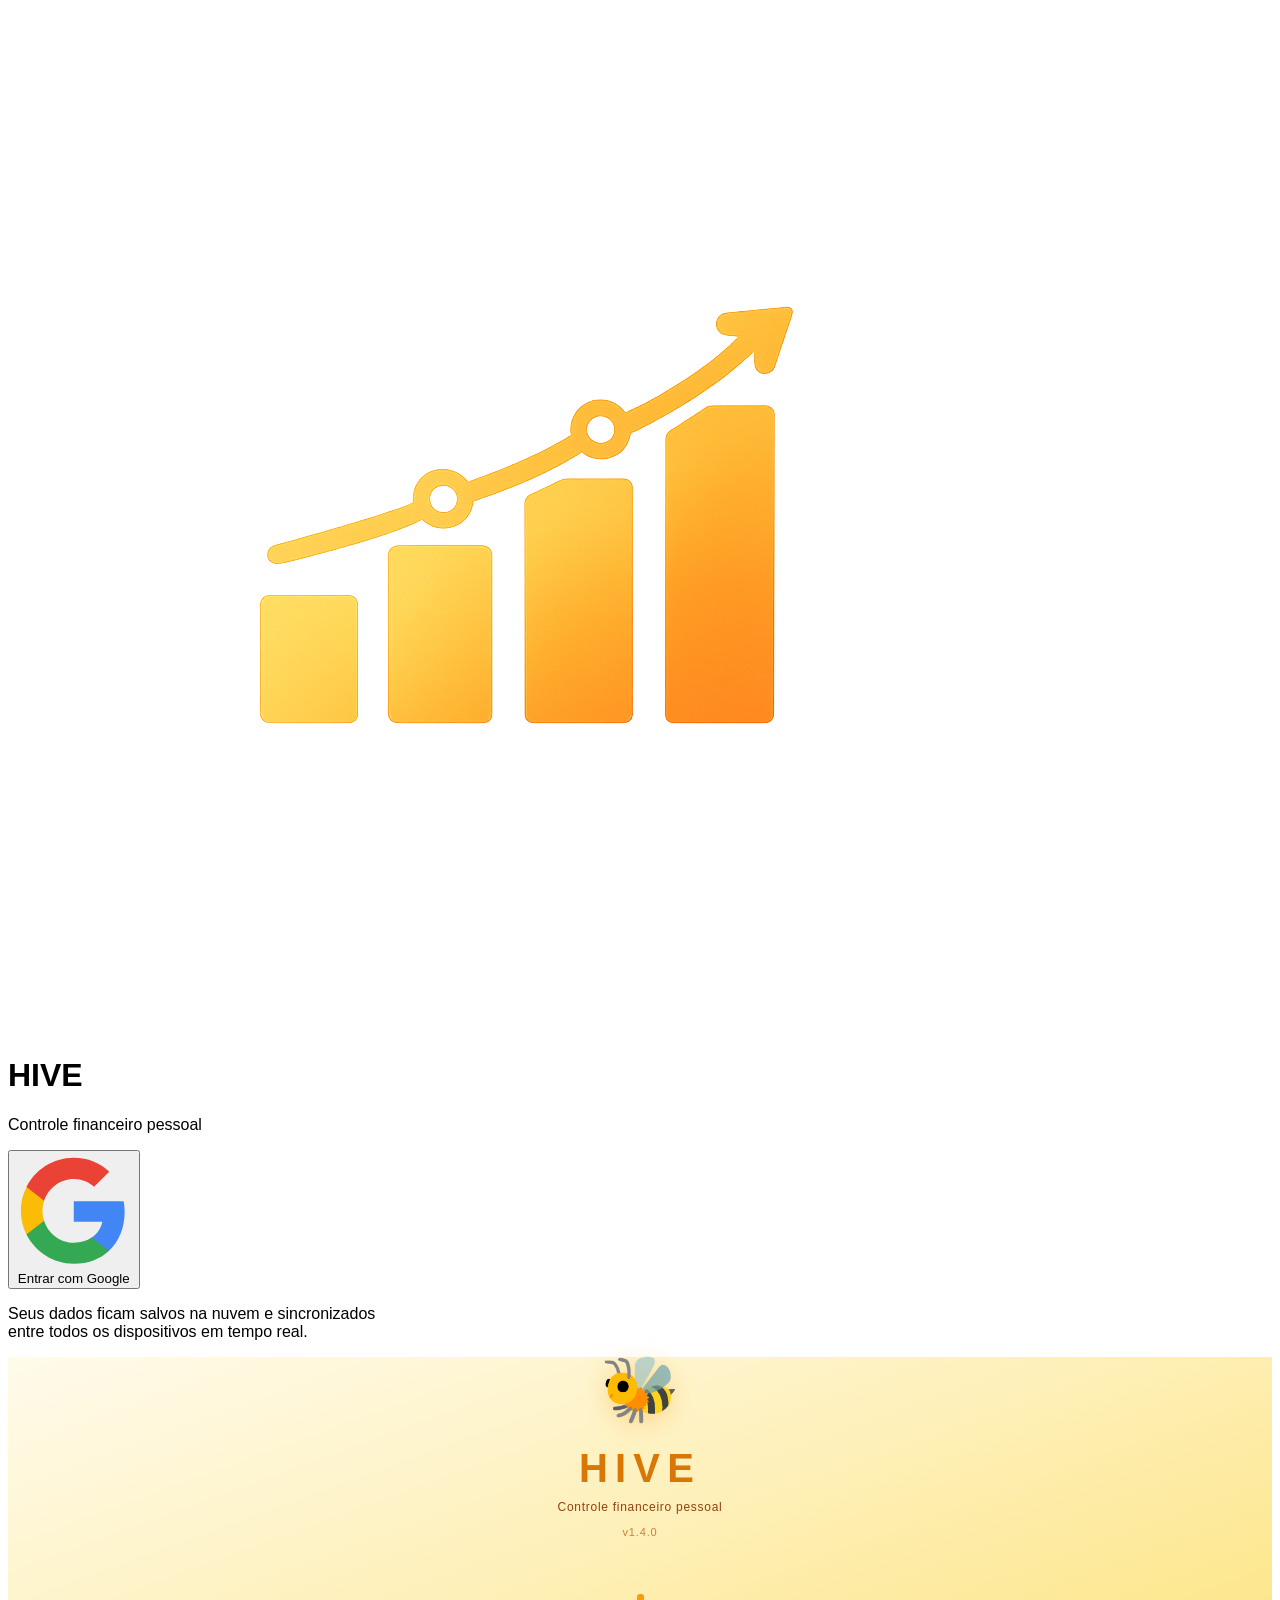
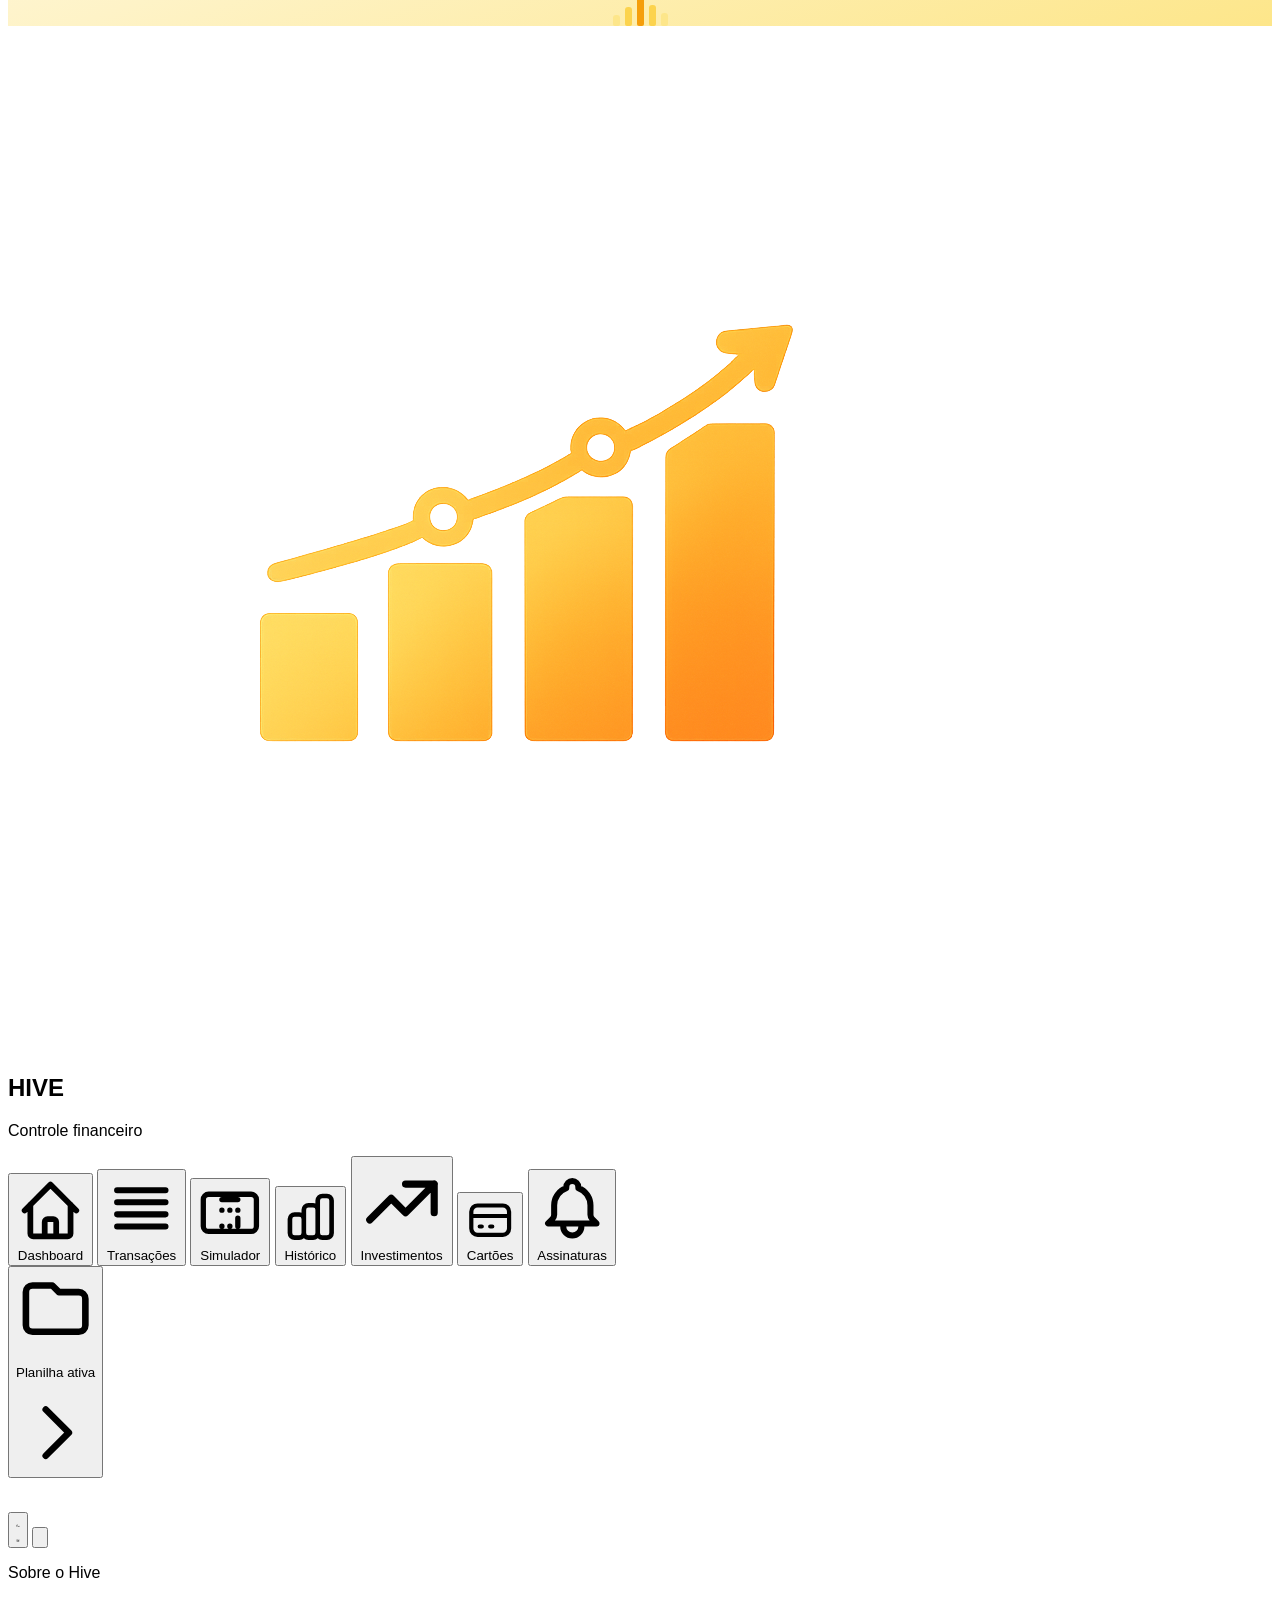
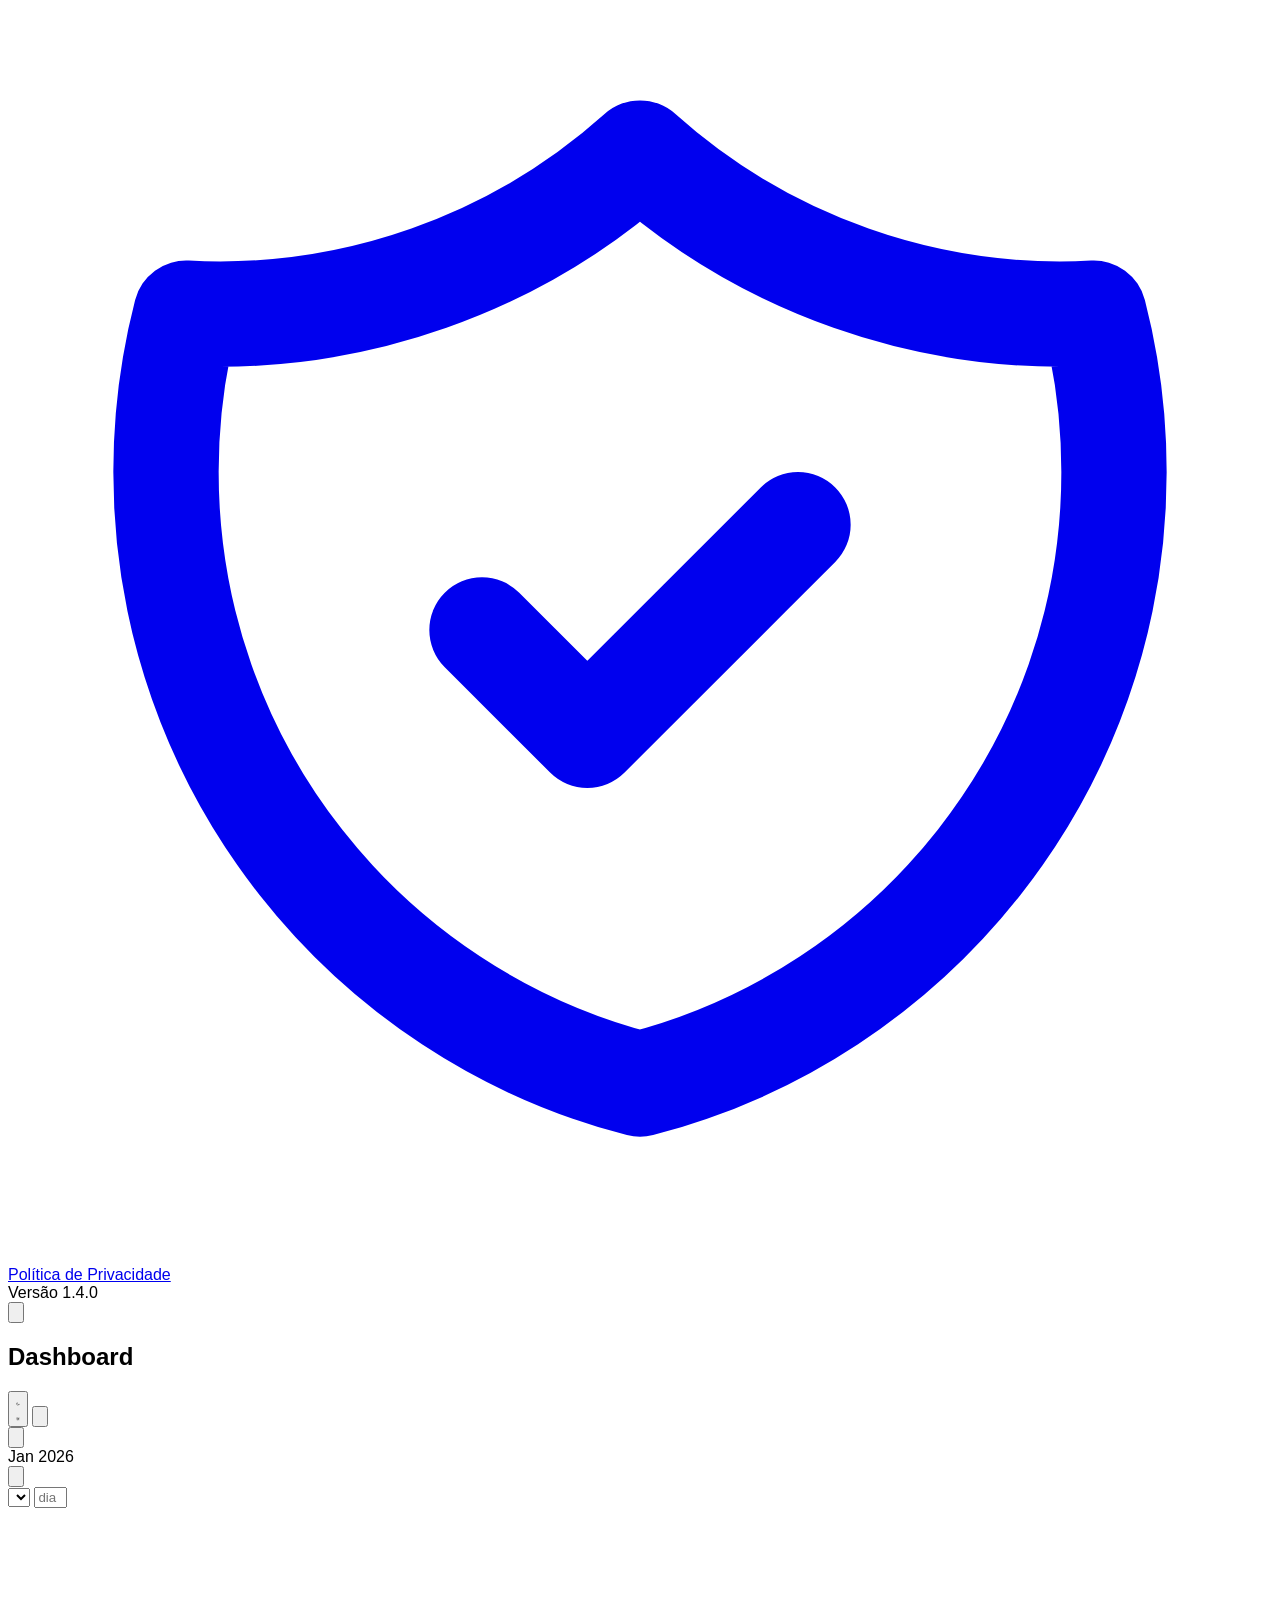
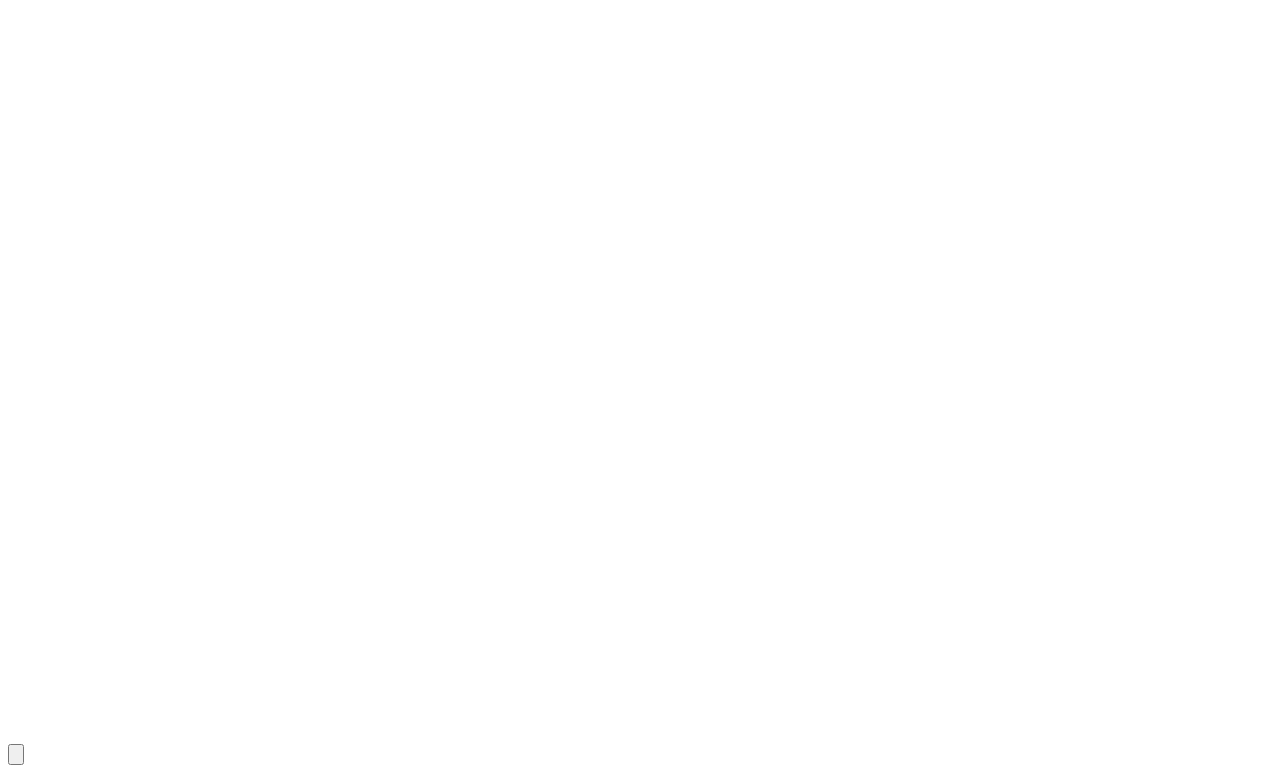
==== index.html @ 10b96479 "chore: atualiza versão para v1.4.0 no Sobre o Hive (sidebar + drawer) https://claude.ai/code/session" ====
<!DOCTYPE html>
<html lang="pt-BR" class="h-full">
<head>
  <meta charset="UTF-8">
  <meta name="viewport" content="width=device-width, initial-scale=1.0, viewport-fit=cover">
  <meta http-equiv="Content-Security-Policy" content="default-src 'self'; script-src 'self' 'unsafe-inline' https://www.gstatic.com https://cdn.tailwindcss.com https://cdn.jsdelivr.net https://apis.google.com https://accounts.google.com; style-src 'self' 'unsafe-inline' https://fonts.googleapis.com; font-src https://fonts.gstatic.com; img-src 'self' data: https:; connect-src 'self' https://*.googleapis.com https://*.google.com https://*.firebaseapp.com https://economia.awesomeapi.com.br wss://*.firebaseio.com https://*.firebaseio.com; frame-src 'self' https://*.firebaseapp.com https://accounts.google.com https://*.google.com; frame-ancestors 'none'; object-src 'none';">
  <title>Hive</title>

  <!-- Favicon (guia do navegador) -->
  <link rel="icon" type="image/png" href="icon.png?v=2">
  <link rel="shortcut icon" href="icon.png?v=2">

  <!-- PWA + iOS Home Screen -->
  <meta name="apple-mobile-web-app-capable" content="yes">
  <meta name="apple-mobile-web-app-status-bar-style" content="default">
  <meta name="apple-mobile-web-app-title" content="Hive">
  <link rel="apple-touch-icon" href="icon.png?v=2">
  <link rel="apple-touch-icon" sizes="120x120" href="icon.png?v=2">
  <link rel="apple-touch-icon" sizes="152x152" href="icon.png?v=2">
  <link rel="apple-touch-icon" sizes="167x167" href="icon.png?v=2">
  <link rel="apple-touch-icon" sizes="180x180" href="icon.png?v=2">
  <link rel="manifest" href="manifest.json">
  <meta name="theme-color" content="#F59E0B">
  <meta name="mobile-web-app-capable" content="yes">
  <!-- Firebase (compat — funciona sem build/npm) -->
  <script src="https://www.gstatic.com/firebasejs/10.14.1/firebase-app-compat.js"></script>
  <script src="https://www.gstatic.com/firebasejs/10.14.1/firebase-auth-compat.js"></script>
  <script src="https://www.gstatic.com/firebasejs/10.14.1/firebase-firestore-compat.js"></script>
  <!-- Dark mode: apply before first paint to prevent flash -->
  <script>if(localStorage.getItem('pg_theme')==='dark')document.documentElement.classList.add('dark')</script>
  <script src="https://cdn.tailwindcss.com"></script>
  <script src="https://cdn.jsdelivr.net/npm/animejs@3.2.1/lib/anime.min.js"></script>
  <script src="https://cdn.jsdelivr.net/npm/chart.js@4.4.0/dist/chart.umd.min.js"></script>
  <link rel="preconnect" href="https://fonts.googleapis.com">
  <link href="https://fonts.googleapis.com/css2?family=Inter:wght@400;500;600;700;800&family=Syne:wght@700;800&display=swap" rel="stylesheet">
  <link rel="stylesheet" href="css/styles.css">
  <script>
    tailwind.config = {
      darkMode: 'class',
      theme: {
        extend: {
          fontFamily: {
            sans:   ['Inter', 'sans-serif'],
            outfit: ['Syne', 'sans-serif'],
          },
        }
      }
    }
  </script>
</head>
<body class="h-full bg-gray-50 font-sans">
<div id="app" class="h-full">

  <!-- Login Screen -->
  <div id="login-screen" class="hidden fixed inset-0 bg-gradient-to-br from-amber-50 to-white flex items-center justify-center z-50 p-6">
    <div class="w-full max-w-sm text-center">
      <img src="icon.png?v=2" class="w-20 h-20 rounded-3xl mx-auto mb-5 shadow-lg object-cover">
      <h1 class="font-outfit text-4xl font-bold text-amber-500 mb-1 tracking-widest">HIVE</h1>
      <p class="text-sm text-gray-500 mb-8">Controle financeiro pessoal</p>
      <button id="btn-google-login" onclick="App.signIn()"
        class="w-full flex items-center justify-center gap-3 bg-white border-2 border-gray-200 text-gray-700 rounded-2xl py-3.5 text-sm font-semibold hover:border-amber-300 hover:bg-amber-50 transition-all shadow-sm disabled:opacity-60">
        <svg class="w-5 h-5 flex-shrink-0" viewBox="0 0 24 24">
          <path fill="#4285F4" d="M22.56 12.25c0-.78-.07-1.53-.2-2.25H12v4.26h5.92c-.26 1.37-1.04 2.53-2.21 3.31v2.77h3.57c2.08-1.92 3.28-4.74 3.28-8.09z"/>
          <path fill="#34A853" d="M12 23c2.97 0 5.46-.98 7.28-2.66l-3.57-2.77c-.98.66-2.23 1.06-3.71 1.06-2.86 0-5.29-1.93-6.16-4.53H2.18v2.84C3.99 20.53 7.7 23 12 23z"/>
          <path fill="#FBBC05" d="M5.84 14.09c-.22-.66-.35-1.36-.35-2.09s.13-1.43.35-2.09V7.07H2.18C1.43 8.55 1 10.22 1 12s.43 3.45 1.18 4.93l2.85-2.22.81-.62z"/>
          <path fill="#EA4335" d="M12 5.38c1.62 0 3.06.56 4.21 1.64l3.15-3.15C17.45 2.09 14.97 1 12 1 7.7 1 3.99 3.47 2.18 7.07l3.66 2.84c.87-2.6 3.3-4.53 6.16-4.53z"/>
        </svg>
        Entrar com Google
      </button>
      <p class="text-xs text-gray-400 mt-4 leading-relaxed">
        Seus dados ficam salvos na nuvem e sincronizados<br>entre todos os dispositivos em tempo real.
      </p>
    </div>
  </div>

  <!-- Loading / Splash Screen -->
  <div id="loading" class="fixed inset-0 flex flex-col items-center justify-center z-50"
    style="background:linear-gradient(160deg,#fffbeb 0%,#fef3c7 40%,#fde68a 100%)">

    <!-- Logo block -->
    <div style="animation:pgSplashIn 0.5s cubic-bezier(0.34,1.56,0.64,1) both">
      <div style="font-size:64px;line-height:1;text-align:center;margin-bottom:12px;filter:drop-shadow(0 4px 12px rgba(245,158,11,0.35))">🐝</div>
      <h1 style="font-family:'Syne','Inter',sans-serif;font-size:40px;font-weight:800;letter-spacing:0.18em;color:#d97706;text-align:center;line-height:1;margin-bottom:6px">HIVE</h1>
      <p style="font-size:12px;color:#92400e;text-align:center;letter-spacing:0.06em;font-weight:500">Controle financeiro pessoal</p>
      <p style="font-size:11px;color:#b45309;text-align:center;margin-top:8px;letter-spacing:0.08em;opacity:0.7">v1.4.0</p>
    </div>

    <!-- Loader bars -->
    <div style="margin-top:56px;animation:pgSplashIn 0.4s 0.15s ease both">
      <div style="display:flex;align-items:flex-end;gap:5px;height:32px;justify-content:center">
        <span class="loader-bar"></span>
        <span class="loader-bar"></span>
        <span class="loader-bar"></span>
        <span class="loader-bar"></span>
        <span class="loader-bar"></span>
      </div>
    </div>
  </div>

  <style>
    @keyframes pgSplashIn {
      from { opacity:0; transform:translateY(14px) scale(0.95); }
      to   { opacity:1; transform:translateY(0) scale(1); }
    }
  </style>

  <!-- Main Layout -->
  <div id="main-layout" class="hidden h-full overflow-hidden">
    <div class="flex h-full overflow-hidden w-full">

      <!-- Sidebar (desktop) -->
      <aside class="hidden lg:flex lg:flex-col lg:w-64 lg:fixed lg:inset-y-0 bg-white border-r border-gray-100 shadow-sm z-10">
        <div class="flex items-center px-5 py-5 border-b border-gray-100">
          <img src="icon.png?v=2" class="w-9 h-9 rounded-xl mr-3 object-cover flex-shrink-0">
          <div>
            <h1 class="font-outfit text-lg font-bold text-amber-500 leading-tight tracking-widest">HIVE</h1>
            <p class="text-xs text-gray-400">Controle financeiro</p>
          </div>
        </div>

        <nav class="flex-1 px-3 py-4 space-y-1 overflow-y-auto">
          <button onclick="navigateTo('dashboard')" class="nav-btn w-full flex items-center px-3 py-2.5 text-sm font-medium rounded-xl transition-all text-gray-600 hover:bg-gray-50" data-page="dashboard">
            <svg class="w-5 h-5 mr-3 flex-shrink-0" fill="none" stroke="currentColor" viewBox="0 0 24 24">
              <path stroke-linecap="round" stroke-linejoin="round" stroke-width="2" d="M3 12l2-2m0 0l7-7 7 7M5 10v10a1 1 0 001 1h3m10-11l2 2m-2-2v10a1 1 0 01-1 1h-3m-6 0a1 1 0 001-1v-4a1 1 0 011-1h2a1 1 0 011 1v4a1 1 0 001 1m-6 0h6"/>
            </svg>
            Dashboard
          </button>
          <button onclick="navigateTo('transactions')" class="nav-btn w-full flex items-center px-3 py-2.5 text-sm font-medium rounded-xl transition-all text-gray-600 hover:bg-gray-50" data-page="transactions">
            <svg class="w-5 h-5 mr-3 flex-shrink-0" fill="none" stroke="currentColor" viewBox="0 0 24 24">
              <path stroke-linecap="round" stroke-linejoin="round" stroke-width="2" d="M4 6h16M4 10h16M4 14h16M4 18h16"/>
            </svg>
            Transações
          </button>
          <button onclick="navigateTo('simulator')" class="nav-btn w-full flex items-center px-3 py-2.5 text-sm font-medium rounded-xl transition-all text-gray-600 hover:bg-gray-50" data-page="simulator">
            <svg class="w-5 h-5 mr-3 flex-shrink-0" fill="none" stroke="currentColor" viewBox="0 0 24 24">
              <path stroke-linecap="round" stroke-linejoin="round" stroke-width="2" d="M9 7h6m0 10v-3m-3 3h.01M9 17h.01M9 11h.01M12 11h.01M15 11h.01M4 19h16a2 2 0 002-2V7a2 2 0 00-2-2H4a2 2 0 00-2 2v10a2 2 0 002 2z"/>
            </svg>
            Simulador
          </button>
          <button onclick="navigateTo('history')" class="nav-btn w-full flex items-center px-3 py-2.5 text-sm font-medium rounded-xl transition-all text-gray-600 hover:bg-gray-50" data-page="history">
            <svg class="w-5 h-5 mr-3 flex-shrink-0" fill="none" stroke="currentColor" viewBox="0 0 24 24">
              <path stroke-linecap="round" stroke-linejoin="round" stroke-width="2" d="M9 19v-6a2 2 0 00-2-2H5a2 2 0 00-2 2v6a2 2 0 002 2h2a2 2 0 002-2zm0 0V9a2 2 0 012-2h2a2 2 0 012 2v10m-6 0a2 2 0 002 2h2a2 2 0 002-2m0 0V5a2 2 0 012-2h2a2 2 0 012 2v14a2 2 0 01-2 2h-2a2 2 0 01-2-2z"/>
            </svg>
            Histórico
          </button>
          <button onclick="navigateTo('investimentos')" class="nav-btn w-full flex items-center px-3 py-2.5 text-sm font-medium rounded-xl transition-all text-gray-600 hover:bg-gray-50" data-page="investimentos">
            <svg class="w-5 h-5 mr-3 flex-shrink-0" fill="none" stroke="currentColor" viewBox="0 0 24 24">
              <path stroke-linecap="round" stroke-linejoin="round" stroke-width="2" d="M13 7h8m0 0v8m0-8l-8 8-4-4-6 6"/>
            </svg>
            Investimentos
          </button>
          <button onclick="navigateTo('cartoes')" class="nav-btn w-full flex items-center px-3 py-2.5 text-sm font-medium rounded-xl transition-all text-gray-600 hover:bg-gray-50" data-page="cartoes">
            <svg class="w-5 h-5 mr-3 flex-shrink-0" fill="none" stroke="currentColor" viewBox="0 0 24 24">
              <path stroke-linecap="round" stroke-linejoin="round" stroke-width="2" d="M3 10h18M7 15h1m4 0h1m-7 4h12a3 3 0 003-3V8a3 3 0 00-3-3H6a3 3 0 00-3 3v8a3 3 0 003 3z"/>
            </svg>
            Cartões
          </button>
          <button onclick="navigateTo('assinaturas')" class="nav-btn w-full flex items-center px-3 py-2.5 text-sm font-medium rounded-xl transition-all text-gray-600 hover:bg-gray-50" data-page="assinaturas">
            <svg class="w-5 h-5 mr-3 flex-shrink-0" fill="none" stroke="currentColor" viewBox="0 0 24 24"><path stroke-linecap="round" stroke-linejoin="round" stroke-width="2" d="M15 17h5l-1.405-1.405A2.032 2.032 0 0118 14.158V11a6.002 6.002 0 00-4-5.659V5a2 2 0 10-4 0v.341C7.67 6.165 6 8.388 6 11v3.159c0 .538-.214 1.055-.595 1.436L4 17h5m6 0v1a3 3 0 11-6 0v-1m6 0H9"/></svg>
            Assinaturas
          </button>
        </nav>

        <div class="px-4 py-4 border-t border-gray-100 space-y-3">
          <!-- Planilha ativa -->
          <button onclick="UIPlanilhas.showManage()"
            class="w-full flex items-center gap-2.5 px-2 py-2 hover:bg-gray-50 rounded-xl transition-colors text-left">
            <div class="w-7 h-7 bg-amber-100 rounded-lg flex items-center justify-center flex-shrink-0">
              <svg class="w-3.5 h-3.5 text-amber-600" fill="none" stroke="currentColor" viewBox="0 0 24 24">
                <path stroke-linecap="round" stroke-linejoin="round" stroke-width="2" d="M3 7v10a2 2 0 002 2h14a2 2 0 002-2V9a2 2 0 00-2-2h-6l-2-2H5a2 2 0 00-2 2z"/>
              </svg>
            </div>
            <div class="flex-1 min-w-0">
              <p class="text-xs text-gray-400">Planilha ativa</p>
              <p data-planilha-name class="text-xs font-semibold text-gray-700 truncate"></p>
            </div>
            <svg class="w-3.5 h-3.5 text-gray-300 flex-shrink-0" fill="none" stroke="currentColor" viewBox="0 0 24 24">
              <path stroke-linecap="round" stroke-linejoin="round" stroke-width="2" d="M9 5l7 7-7 7"/>
            </svg>
          </button>
          <!-- Usuário logado -->
          <div class="flex items-center gap-2.5">
            <img id="user-avatar" class="w-7 h-7 rounded-full object-cover hidden" src="" alt="">
            <div class="flex-1 min-w-0">
              <p id="user-name" class="text-xs font-semibold text-gray-700 truncate"></p>
            </div>
            <button onclick="Theme.toggle()" title="Alternar tema"
              class="p-1.5 text-gray-300 hover:text-amber-500 hover:bg-amber-50 rounded-lg transition-colors flex-shrink-0">
              <!-- Moon (shown in light mode) -->
              <svg data-theme-icon="moon" class="w-4 h-4" fill="none" stroke="currentColor" viewBox="0 0 24 24">
                <path stroke-linecap="round" stroke-linejoin="round" stroke-width="2" d="M20.354 15.354A9 9 0 018.646 3.646 9.003 9.003 0 0012 21a9.003 9.003 0 008.354-5.646z"/>
              </svg>
              <!-- Sun (shown in dark mode) -->
              <svg data-theme-icon="sun" class="w-4 h-4 hidden" fill="none" stroke="currentColor" viewBox="0 0 24 24">
                <path stroke-linecap="round" stroke-linejoin="round" stroke-width="2" d="M12 3v1m0 16v1m9-9h-1M4 12H3m15.364 6.364l-.707-.707M6.343 6.343l-.707-.707m12.728 0l-.707.707M6.343 17.657l-.707.707M16 12a4 4 0 11-8 0 4 4 0 018 0z"/>
              </svg>
            </button>
            <button onclick="App.signOut()"
              title="Sair"
              class="p-1.5 text-gray-300 hover:text-red-500 hover:bg-red-50 rounded-lg transition-colors flex-shrink-0">
              <svg class="w-4 h-4" fill="none" stroke="currentColor" viewBox="0 0 24 24">
                <path stroke-linecap="round" stroke-linejoin="round" stroke-width="2" d="M17 16l4-4m0 0l-4-4m4 4H7m6 4v1a3 3 0 01-3 3H6a3 3 0 01-3-3V7a3 3 0 013-3h4a3 3 0 013 3v1"/>
              </svg>
            </button>
          </div>
          <p id="sidebar-month" class="text-xs text-gray-400 font-medium"></p>
          <div class="pt-2 border-t border-gray-100 space-y-0.5">
            <p class="text-[10px] font-bold text-gray-400 uppercase tracking-wider px-1 pb-0.5">Sobre o Hive</p>
            <a href="privacy.html" target="_blank" rel="noopener"
              class="flex items-center gap-2 px-2 py-1.5 text-xs text-gray-500 hover:bg-gray-50 rounded-lg transition-colors">
              <svg class="w-3.5 h-3.5 text-gray-400 flex-shrink-0" fill="none" stroke="currentColor" viewBox="0 0 24 24"><path stroke-linecap="round" stroke-linejoin="round" stroke-width="2" d="M9 12l2 2 4-4m5.618-4.016A11.955 11.955 0 0112 2.944a11.955 11.955 0 01-8.618 3.04A12.02 12.02 0 003 9c0 5.591 3.824 10.29 9 11.622 5.176-1.332 9-6.03 9-11.622 0-1.042-.133-2.052-.382-3.016z"/></svg>
              Política de Privacidade
            </a>
            <div class="flex items-center px-2 py-1">
              <span class="text-[10px] text-gray-400 flex-1">Versão</span>
              <span class="text-[10px] font-bold text-gray-400">1.4.0</span>
            </div>
          </div>
        </div>
      </aside>

      <!-- Main Content -->
      <main class="flex-1 lg:ml-64 flex flex-col min-h-screen min-w-0 overflow-x-hidden">

        <!-- Top Bar -->
        <header class="bg-white border-b border-gray-100 px-4 lg:px-6 py-3 flex items-center gap-2 sticky top-0 z-10 overflow-hidden">

          <!-- Hamburger: só mobile, âncora esquerda -->
          <button onclick="Drawer.open()" title="Menu"
            class="lg:hidden flex-shrink-0 p-1.5 text-gray-500 hover:bg-gray-100 rounded-lg transition-colors">
            <svg class="w-5 h-5" fill="none" stroke="currentColor" viewBox="0 0 24 24">
              <path stroke-linecap="round" stroke-linejoin="round" stroke-width="2" d="M4 6h16M4 12h16M4 18h16"/>
            </svg>
          </button>

          <!-- Título: só desktop, lado esquerdo -->
          <div class="hidden lg:block min-w-0 flex-1">
            <h2 id="page-title" class="text-base font-bold text-gray-900">Dashboard</h2>
            <p id="page-subtitle" class="text-xs text-gray-400"></p>
          </div>

          <!-- Controles: push para a direita no desktop, ocupam tudo no mobile -->
          <div class="flex items-center gap-1.5 ml-auto flex-shrink-0">

            <!-- Tema: só mobile -->
            <button onclick="Theme.toggle()" title="Alternar tema"
              class="lg:hidden p-1.5 text-gray-400 hover:text-amber-500 hover:bg-amber-50 rounded-lg transition-colors">
              <svg data-theme-icon="moon" class="w-4 h-4" fill="none" stroke="currentColor" viewBox="0 0 24 24">
                <path stroke-linecap="round" stroke-linejoin="round" stroke-width="2" d="M20.354 15.354A9 9 0 018.646 3.646 9.003 9.003 0 0012 21a9.003 9.003 0 008.354-5.646z"/>
              </svg>
              <svg data-theme-icon="sun" class="w-4 h-4 hidden" fill="none" stroke="currentColor" viewBox="0 0 24 24">
                <path stroke-linecap="round" stroke-linejoin="round" stroke-width="2" d="M12 3v1m0 16v1m9-9h-1M4 12H3m15.364 6.364l-.707-.707M6.343 6.343l-.707-.707m12.728 0l-.707.707M6.343 17.657l-.707.707M16 12a4 4 0 11-8 0 4 4 0 018 0z"/>
              </svg>
            </button>

            <!-- Planilha: só mobile, só ícone -->
            <button onclick="UIPlanilhas.showManage()" title="Gerenciar planilha"
              class="lg:hidden p-1.5 text-amber-500 hover:bg-amber-50 rounded-lg transition-colors">
              <svg class="w-4 h-4" fill="none" stroke="currentColor" viewBox="0 0 24 24">
                <path stroke-linecap="round" stroke-linejoin="round" stroke-width="2" d="M3 7v10a2 2 0 002 2h14a2 2 0 002-2V9a2 2 0 00-2-2h-6l-2-2H5a2 2 0 00-2 2z"/>
              </svg>
            </button>

            <!-- Seletor de mês + filtro de dia -->
            <div id="month-selector-wrap" class="flex items-center gap-1">

              <!-- Navegação por seta: só mobile -->
              <div class="lg:hidden flex items-center gap-0.5">
                <button id="month-prev-btn" onclick="App.prevMonth()"
                  class="p-1.5 text-gray-400 hover:text-amber-500 hover:bg-amber-50 rounded-lg transition-colors">
                  <svg class="w-4 h-4" fill="none" stroke="currentColor" viewBox="0 0 24 24">
                    <path stroke-linecap="round" stroke-linejoin="round" stroke-width="2" d="M15 19l-7-7 7-7"/>
                  </svg>
                </button>
                <div class="flex flex-col items-center w-9 leading-tight select-none">
                  <span id="month-label-month" class="text-xs font-bold text-gray-800">Jan</span>
                  <span id="month-label-year" class="text-[10px] text-gray-400">2026</span>
                </div>
                <button id="month-next-btn" onclick="App.nextMonth()"
                  class="p-1.5 text-gray-400 hover:text-amber-500 hover:bg-amber-50 rounded-lg transition-colors">
                  <svg class="w-4 h-4" fill="none" stroke="currentColor" viewBox="0 0 24 24">
                    <path stroke-linecap="round" stroke-linejoin="round" stroke-width="2" d="M9 5l7 7-7 7"/>
                  </svg>
                </button>
              </div>

              <!-- Select dropdown: só desktop -->
              <select id="month-selector" onchange="App.changeMonth(this.value)"
                class="hidden lg:block text-xs border border-gray-200 rounded-lg px-2.5 py-1.5 bg-white text-gray-700 focus:outline-none focus:ring-2 focus:ring-amber-400 cursor-pointer">
              </select>

              <!-- Filtro de dia: ambos -->
              <input id="day-filter-input" type="number" min="1" max="31"
                placeholder="dia"
                title="Ver saldo até o dia X do mês"
                oninput="App.setDayFilter(this.value)"
                class="w-11 text-xs text-center border border-gray-200 rounded-lg px-1 py-1.5 bg-white text-gray-700 focus:outline-none focus:ring-2 focus:ring-amber-400 placeholder-gray-300"
                style="-moz-appearance:textfield">
            </div>
          </div>
        </header>

        <!-- Page Content -->
        <div id="page-content" class="flex-1 p-4 lg:p-6 pb-6 overflow-y-auto overflow-x-hidden">
        </div>
      </main>
    </div>

    <!-- Drawer Backdrop (mobile only) -->
    <div id="drawer-overlay"
      class="lg:hidden fixed inset-0 bg-black/50 z-40 hidden opacity-0"
      style="transition:opacity 0.3s ease"
      onclick="Drawer.close()">
    </div>

    <!-- Drawer Panel (mobile only) -->
    <aside id="drawer-panel"
      class="lg:hidden fixed top-0 left-0 bottom-0 w-72 bg-white z-50 flex flex-col shadow-2xl safe-area-bottom"
      style="transform:translateX(-100%);transition:transform 0.3s cubic-bezier(0.32,0.72,0,1)">

      <!-- Header -->
      <div class="px-4 pt-5 pb-3 border-b border-gray-100 bg-amber-50">
        <div class="flex items-center gap-3 mb-3">
          <img src="icon.png?v=2" class="w-10 h-10 rounded-2xl object-cover shadow-sm flex-shrink-0">
          <div class="flex-1 min-w-0">
            <h1 class="font-outfit text-xl font-bold text-amber-500 tracking-widest leading-tight">HIVE</h1>
            <p class="text-xs text-gray-400">Controle financeiro</p>
          </div>
          <button onclick="Drawer.close()"
            class="p-1.5 text-gray-400 hover:bg-white/60 rounded-lg transition-colors flex-shrink-0">
            <svg class="w-5 h-5" fill="none" stroke="currentColor" viewBox="0 0 24 24">
              <path stroke-linecap="round" stroke-linejoin="round" stroke-width="2" d="M6 18L18 6M6 6l12 12"/>
            </svg>
          </button>
        </div>
        <div class="flex items-center gap-2">
          <img id="drawer-avatar" class="w-6 h-6 rounded-full object-cover hidden flex-shrink-0" src="" alt="">
          <p id="drawer-username" class="text-xs font-semibold text-gray-700 truncate flex-1"></p>
          <button onclick="App.signOut()" title="Sair"
            class="p-1 text-gray-300 hover:text-red-500 hover:bg-red-50 rounded-lg transition-colors flex-shrink-0">
            <svg class="w-4 h-4" fill="none" stroke="currentColor" viewBox="0 0 24 24">
              <path stroke-linecap="round" stroke-linejoin="round" stroke-width="2" d="M17 16l4-4m0 0l-4-4m4 4H7m6 4v1a3 3 0 01-3 3H6a3 3 0 01-3-3V7a3 3 0 013-3h4a3 3 0 013 3v1"/>
            </svg>
          </button>
        </div>
      </div>

      <!-- Navigation -->
      <nav class="flex-1 px-3 py-3 space-y-0.5 overflow-y-auto">
        <button onclick="Drawer.nav('dashboard')" class="drawer-nav-btn w-full flex items-center px-3 py-2.5 text-sm font-medium rounded-xl transition-all text-gray-600 hover:bg-gray-50" data-page="dashboard">
          <svg class="w-5 h-5 mr-3 flex-shrink-0" fill="none" stroke="currentColor" viewBox="0 0 24 24"><path stroke-linecap="round" stroke-linejoin="round" stroke-width="2" d="M3 12l2-2m0 0l7-7 7 7M5 10v10a1 1 0 001 1h3m10-11l2 2m-2-2v10a1 1 0 01-1 1h-3m-6 0a1 1 0 001-1v-4a1 1 0 011-1h2a1 1 0 011 1v4a1 1 0 001 1m-6 0h6"/></svg>
          Dashboard
        </button>
        <button onclick="Drawer.nav('transactions')" class="drawer-nav-btn w-full flex items-center px-3 py-2.5 text-sm font-medium rounded-xl transition-all text-gray-600 hover:bg-gray-50" data-page="transactions">
          <svg class="w-5 h-5 mr-3 flex-shrink-0" fill="none" stroke="currentColor" viewBox="0 0 24 24"><path stroke-linecap="round" stroke-linejoin="round" stroke-width="2" d="M4 6h16M4 10h16M4 14h16M4 18h16"/></svg>
          Transações
        </button>
        <button onclick="Drawer.nav('simulator')" class="drawer-nav-btn w-full flex items-center px-3 py-2.5 text-sm font-medium rounded-xl transition-all text-gray-600 hover:bg-gray-50" data-page="simulator">
          <svg class="w-5 h-5 mr-3 flex-shrink-0" fill="none" stroke="currentColor" viewBox="0 0 24 24"><path stroke-linecap="round" stroke-linejoin="round" stroke-width="2" d="M9 7h6m0 10v-3m-3 3h.01M9 17h.01M9 11h.01M12 11h.01M15 11h.01M4 19h16a2 2 0 002-2V7a2 2 0 00-2-2H4a2 2 0 00-2 2v10a2 2 0 002 2z"/></svg>
          Simulador
        </button>
        <button onclick="Drawer.nav('history')" class="drawer-nav-btn w-full flex items-center px-3 py-2.5 text-sm font-medium rounded-xl transition-all text-gray-600 hover:bg-gray-50" data-page="history">
          <svg class="w-5 h-5 mr-3 flex-shrink-0" fill="none" stroke="currentColor" viewBox="0 0 24 24"><path stroke-linecap="round" stroke-linejoin="round" stroke-width="2" d="M9 19v-6a2 2 0 00-2-2H5a2 2 0 00-2 2v6a2 2 0 002 2h2a2 2 0 002-2zm0 0V9a2 2 0 012-2h2a2 2 0 012 2v10m-6 0a2 2 0 002 2h2a2 2 0 002-2m0 0V5a2 2 0 012-2h2a2 2 0 012 2v14a2 2 0 01-2 2h-2a2 2 0 01-2-2z"/></svg>
          Histórico
        </button>
        <button onclick="Drawer.nav('investimentos')" class="drawer-nav-btn w-full flex items-center px-3 py-2.5 text-sm font-medium rounded-xl transition-all text-gray-600 hover:bg-gray-50" data-page="investimentos">
          <svg class="w-5 h-5 mr-3 flex-shrink-0" fill="none" stroke="currentColor" viewBox="0 0 24 24"><path stroke-linecap="round" stroke-linejoin="round" stroke-width="2" d="M13 7h8m0 0v8m0-8l-8 8-4-4-6 6"/></svg>
          Investimentos
        </button>
        <button onclick="Drawer.nav('cartoes')" class="drawer-nav-btn w-full flex items-center px-3 py-2.5 text-sm font-medium rounded-xl transition-all text-gray-600 hover:bg-gray-50" data-page="cartoes">
          <svg class="w-5 h-5 mr-3 flex-shrink-0" fill="none" stroke="currentColor" viewBox="0 0 24 24"><path stroke-linecap="round" stroke-linejoin="round" stroke-width="2" d="M3 10h18M7 15h1m4 0h1m-7 4h12a3 3 0 003-3V8a3 3 0 00-3-3H6a3 3 0 00-3 3v8a3 3 0 003 3z"/></svg>
          Cartões
        </button>
        <button onclick="Drawer.nav('assinaturas')" class="drawer-nav-btn w-full flex items-center px-3 py-2.5 text-sm font-medium rounded-xl transition-all text-gray-600 hover:bg-gray-50" data-page="assinaturas">
          <svg class="w-5 h-5 mr-3 flex-shrink-0" fill="none" stroke="currentColor" viewBox="0 0 24 24"><path stroke-linecap="round" stroke-linejoin="round" stroke-width="2" d="M15 17h5l-1.405-1.405A2.032 2.032 0 0118 14.158V11a6.002 6.002 0 00-4-5.659V5a2 2 0 10-4 0v.341C7.67 6.165 6 8.388 6 11v3.159c0 .538-.214 1.055-.595 1.436L4 17h5m6 0v1a3 3 0 11-6 0v-1m6 0H9"/></svg>
          Assinaturas
        </button>
      </nav>

      <!-- Footer: planilha + info -->
      <div class="border-t border-gray-100 px-3 py-3 space-y-0.5">
        <button onclick="UIPlanilhas.showManage(); Drawer.close()"
          class="w-full flex items-center gap-2.5 px-3 py-2 hover:bg-gray-50 rounded-xl transition-colors text-left">
          <div class="w-6 h-6 bg-amber-100 rounded-lg flex items-center justify-center flex-shrink-0">
            <svg class="w-3 h-3 text-amber-600" fill="none" stroke="currentColor" viewBox="0 0 24 24">
              <path stroke-linecap="round" stroke-linejoin="round" stroke-width="2" d="M3 7v10a2 2 0 002 2h14a2 2 0 002-2V9a2 2 0 00-2-2h-6l-2-2H5a2 2 0 00-2 2z"/>
            </svg>
          </div>
          <div class="flex-1 min-w-0">
            <p class="text-[10px] text-gray-400">Planilha ativa</p>
            <p data-planilha-name class="text-xs font-semibold text-gray-700 truncate"></p>
          </div>
          <svg class="w-3.5 h-3.5 text-gray-300 flex-shrink-0" fill="none" stroke="currentColor" viewBox="0 0 24 24"><path stroke-linecap="round" stroke-linejoin="round" stroke-width="2" d="M9 5l7 7-7 7"/></svg>
        </button>

        <div class="pt-1 pb-0.5"><div class="border-t border-gray-100"></div></div>

        <p class="text-[10px] font-bold text-gray-400 uppercase tracking-wider px-3 pt-1 pb-0.5">Sobre o Hive</p>

        <a href="privacy.html" target="_blank" rel="noopener"
          class="w-full flex items-center gap-2.5 px-3 py-2 hover:bg-gray-50 rounded-xl transition-colors">
          <svg class="w-4 h-4 text-gray-400 flex-shrink-0" fill="none" stroke="currentColor" viewBox="0 0 24 24"><path stroke-linecap="round" stroke-linejoin="round" stroke-width="2" d="M9 12l2 2 4-4m5.618-4.016A11.955 11.955 0 0112 2.944a11.955 11.955 0 01-8.618 3.04A12.02 12.02 0 003 9c0 5.591 3.824 10.29 9 11.622 5.176-1.332 9-6.03 9-11.622 0-1.042-.133-2.052-.382-3.016z"/></svg>
          <span class="text-xs text-gray-600">Política de Privacidade</span>
        </a>

        <div class="flex items-center px-3 py-1.5">
          <svg class="w-4 h-4 text-gray-400 mr-2.5 flex-shrink-0" fill="none" stroke="currentColor" viewBox="0 0 24 24"><path stroke-linecap="round" stroke-linejoin="round" stroke-width="2" d="M3 8l7.89 5.26a2 2 0 002.22 0L21 8M5 19h14a2 2 0 002-2V7a2 2 0 00-2-2H5a2 2 0 00-2 2v10a2 2 0 002 2z"/></svg>
          <span class="text-xs text-gray-600 flex-1">Contato</span>
          <span class="text-[10px] text-indigo-500 font-medium">cadima.corporativo@gmail.com</span>
        </div>

        <div class="flex items-center px-3 py-1.5">
          <svg class="w-4 h-4 text-gray-400 mr-2.5 flex-shrink-0" fill="none" stroke="currentColor" viewBox="0 0 24 24"><path stroke-linecap="round" stroke-linejoin="round" stroke-width="2" d="M7 7h.01M7 3h5c.512 0 1.024.195 1.414.586l7 7a2 2 0 010 2.828l-7 7a2 2 0 01-2.828 0l-7-7A1.994 1.994 0 013 12V7a4 4 0 014-4z"/></svg>
          <span class="text-xs text-gray-600 flex-1">Versão</span>
          <span class="text-[10px] font-bold text-gray-400">1.4.0</span>
        </div>

        <div class="pt-0.5">
          <button onclick="Theme.toggle()"
            class="w-full flex items-center gap-2.5 px-3 py-2 hover:bg-gray-50 rounded-xl transition-colors">
            <svg data-theme-icon="moon" class="w-4 h-4 text-gray-400 flex-shrink-0" fill="none" stroke="currentColor" viewBox="0 0 24 24"><path stroke-linecap="round" stroke-linejoin="round" stroke-width="2" d="M20.354 15.354A9 9 0 018.646 3.646 9.003 9.003 0 0012 21a9.003 9.003 0 008.354-5.646z"/></svg>
            <svg data-theme-icon="sun" class="w-4 h-4 text-gray-400 flex-shrink-0 hidden" fill="none" stroke="currentColor" viewBox="0 0 24 24"><path stroke-linecap="round" stroke-linejoin="round" stroke-width="2" d="M12 3v1m0 16v1m9-9h-1M4 12H3m15.364 6.364l-.707-.707M6.343 6.343l-.707-.707m12.728 0l-.707.707M6.343 17.657l-.707.707M16 12a4 4 0 11-8 0 4 4 0 018 0z"/></svg>
            <span class="text-xs text-gray-600">Alternar tema</span>
          </button>
        </div>
      </div>

    </aside>

    <!-- FAB (mobile only) -->
    <div id="fab-container" class="lg:hidden fixed bottom-6 right-4 z-30 flex flex-col items-end gap-2">
      <div id="fab-menu" style="display:none" class="flex-col items-end gap-2 pb-1">
        <button onclick="UITransactions.openForm('expense'); FAB.close()"
          class="flex items-center gap-2 bg-red-600 text-white pl-3 pr-4 py-2.5 rounded-2xl shadow-lg text-sm font-semibold active:scale-95 transition-all">
          <svg class="w-4 h-4" fill="none" stroke="currentColor" viewBox="0 0 24 24"><path stroke-linecap="round" stroke-linejoin="round" stroke-width="2.5" d="M20 12H4"/></svg>
          Saída
        </button>
        <button onclick="UITransactions.openForm('income'); FAB.close()"
          class="flex items-center gap-2 bg-green-600 text-white pl-3 pr-4 py-2.5 rounded-2xl shadow-lg text-sm font-semibold active:scale-95 transition-all">
          <svg class="w-4 h-4" fill="none" stroke="currentColor" viewBox="0 0 24 24"><path stroke-linecap="round" stroke-linejoin="round" stroke-width="2.5" d="M12 4v16m8-8H4"/></svg>
          Entrada
        </button>
      </div>
      <button id="fab-btn" onclick="FAB.toggle()"
        class="w-14 h-14 bg-amber-500 text-white rounded-full shadow-xl flex items-center justify-center active:scale-95 transition-all">
        <svg id="fab-icon" class="w-6 h-6 transition-transform duration-200" fill="none" stroke="currentColor" viewBox="0 0 24 24">
          <path stroke-linecap="round" stroke-linejoin="round" stroke-width="2.5" d="M12 4v16m8-8H4"/>
        </svg>
      </button>
    </div>
  </div>

  <!-- Modal Overlay -->
  <div id="modal-overlay" class="hidden fixed inset-0 bg-black/50 z-50 flex items-end lg:items-center justify-center p-0 lg:p-4" onclick="Modal.closeOnOverlay(event)">
    <div id="modal-box" class="bg-white w-full max-w-lg rounded-t-2xl lg:rounded-2xl max-h-[92vh] overflow-y-auto">
    </div>
  </div>

</div>

<script>
const Drawer = {
  open() {
    const o = document.getElementById('drawer-overlay');
    const p = document.getElementById('drawer-panel');
    o.classList.remove('hidden');
    requestAnimationFrame(() => { o.style.opacity = '1'; p.style.transform = 'translateX(0)'; });
    document.body.style.overflow = 'hidden';
  },
  close() {
    const o = document.getElementById('drawer-overlay');
    const p = document.getElementById('drawer-panel');
    o.style.opacity = '0';
    p.style.transform = 'translateX(-100%)';
    setTimeout(() => { o.classList.add('hidden'); }, 300);
    document.body.style.overflow = '';
  },
  nav(page) { this.close(); navigateTo(page); },
};
</script>
<script src="js/theme.js"></script>
<script src="js/firebase.js"></script>
<script src="js/storage.js"></script>
<script src="js/currency.js"></script>
<script src="js/calculations.js"></script>
<script src="js/helpers.js"></script>
<script src="js/charts.js"></script>
<script src="js/ui-dashboard.js"></script>
<script src="js/ui-transactions.js"></script>
<script src="js/ui-simulator.js"></script>
<script src="js/ui-history.js"></script>
<script src="js/ui-planilhas.js"></script>
<script src="js/ui-investimentos.js"></script>
<script src="js/ui-cartoes.js"></script>
<script src="js/ui-assinaturas.js"></script>
<script src="js/ui-pwa-hint.js"></script>
<script src="js/ui-privacy.js"></script>
<script src="js/app.js"></script>
</body>
</html>
---- css/styles.css ----
* { -webkit-tap-highlight-color: transparent; box-sizing: border-box; }

html, body {
  overflow-x: hidden;
  max-width: 100%;
}

body {
  font-family: 'Inter', -apple-system, BlinkMacSystemFont, 'Segoe UI', sans-serif;
  -webkit-font-smoothing: antialiased;
  -moz-osx-font-smoothing: grayscale;
  transition: background-color 0.2s;
}

/* ── Scrollbar ─────────────────────────────────────────────── */
::-webkit-scrollbar { width: 5px; height: 5px; }
::-webkit-scrollbar-track { background: transparent; }
::-webkit-scrollbar-thumb { background: #e5e7eb; border-radius: 99px; }
::-webkit-scrollbar-thumb:hover { background: #d1d5db; }
html.dark ::-webkit-scrollbar-thumb { background: #334155; }
html.dark ::-webkit-scrollbar-thumb:hover { background: #475569; }

/* ── Nav active state ──────────────────────────────────────── */
.nav-btn.active {
  background-color: #fef3c7;
  color: #b45309;
  font-weight: 600;
}
.nav-btn.active svg { color: #b45309; }
.mobile-nav-btn.active { color: #f59e0b; }
html.dark .nav-btn.active { background-color: #451a03; color: #fde68a; }
html.dark .nav-btn.active svg { color: #fde68a; }
html.dark .mobile-nav-btn.active { color: #fcd34d; }
.drawer-nav-btn.active { background-color: #fef3c7; color: #b45309; font-weight: 600; }
.drawer-nav-btn.active svg { color: #b45309; }
html.dark .drawer-nav-btn.active { background-color: #451a03; color: #fde68a; }
html.dark .drawer-nav-btn.active svg { color: #fde68a; }

/* ── Page enter animation ───────────────────────────────────── */
@keyframes pageIn {
  from { opacity: 0; transform: translateY(6px); }
  to   { opacity: 1; transform: translateY(0); }
}
#page-content > * { animation: pageIn 0.18s ease-out both; }

/* ── Modal slide-up on mobile ───────────────────────────────── */
@keyframes slideUp {
  from { transform: translateY(100%); }
  to   { transform: translateY(0); }
}
@media (max-width: 1023px) {
  #modal-box { animation: slideUp 0.25s cubic-bezier(0.32,0.72,0,1); }
}

/* ── Loader bars ─────────────────────────────────────────────── */
.loader-bar {
  width: 7px;
  border-radius: 3px 3px 2px 2px;
  transform-origin: bottom;
}
.loader-bar:nth-child(1) { height: 35%; background: #fde68a; }
.loader-bar:nth-child(2) { height: 60%; background: #fcd34d; }
.loader-bar:nth-child(3) { height: 100%; background: #f59e0b; }
.loader-bar:nth-child(4) { height: 65%; background: #fcd34d; }
.loader-bar:nth-child(5) { height: 40%; background: #fde68a; }

/* ── Loading fade-out ────────────────────────────────────────── */
#loading {
  transition: opacity 0.35s ease;
}
#loading.fade-out {
  opacity: 0;
  pointer-events: none;
}

/* ── Safe area for iOS notch ─────────────────────────────────── */
.safe-area-bottom { padding-bottom: env(safe-area-inset-bottom, 0px); }

/* ── Input fixes ─────────────────────────────────────────────── */
input:-webkit-autofill { -webkit-box-shadow: 0 0 0 40px white inset; }
html.dark input:-webkit-autofill {
  -webkit-box-shadow: 0 0 0 40px #0f172a inset;
  -webkit-text-fill-color: #f1f5f9;
}

input[type=number]::-webkit-inner-spin-button,
input[type=number]::-webkit-outer-spin-button { -webkit-appearance: none; margin: 0; }
input[type=number] { -moz-appearance: textfield; }

input[type="date"]::-webkit-calendar-picker-indicator { opacity: 0.5; cursor: pointer; }
html.dark input[type="date"]::-webkit-calendar-picker-indicator { filter: invert(0.7); }

/* ── Radio card ───────────────────────────────────────────────── */
.radio-card { transition: border-color 0.15s, background-color 0.15s; }
.radio-card.selected { border-color: #6366f1; background-color: #f5f3ff; }
html.dark .radio-card.selected { background-color: #1e1b4b; border-color: #6366f1; }

/* ── Balance bar / card hover ─────────────────────────────────── */
.balance-bar { transition: width 0.6s cubic-bezier(0.4, 0, 0.2, 1); }
.card-hover { transition: box-shadow 0.15s, transform 0.15s; }
.card-hover:hover { box-shadow: 0 4px 12px rgba(0,0,0,0.08); transform: translateY(-1px); }
html.dark .card-hover:hover { box-shadow: 0 4px 16px rgba(0,0,0,0.35); }

canvas { display: block; max-width: 100%; }

/* ── Mobile horizontal overflow prevention ───────────────────── */
#page-content { overflow-x: hidden; }

/* Prevent flex items from blowing out their containers */
#page-content > * { max-width: 100%; }


/* ════════════════════════════════════════════════════════════
   DARK MODE — CSS overrides for Tailwind utility classes
   (applies universally to both static and JS-generated HTML)
   ════════════════════════════════════════════════════════════ */

/* Surfaces */
html.dark body                    { background-color: #0f172a !important; }
html.dark #loading                { background: linear-gradient(160deg,#1c1007 0%,#2d1a07 40%,#3d2310 100%) !important; }
html.dark #login-screen           { background: linear-gradient(135deg, #1e1b4b, #0f172a) !important; }
html.dark .bg-white               { background-color: #1e293b !important; }
html.dark .bg-gray-50             { background-color: #0f172a !important; }
html.dark .bg-gray-100            { background-color: #334155 !important; }
html.dark .bg-gray-200            { background-color: #475569 !important; }

/* Text */
html.dark .text-gray-900          { color: #f1f5f9 !important; }
html.dark .text-gray-800          { color: #e2e8f0 !important; }
html.dark .text-gray-700          { color: #cbd5e1 !important; }
html.dark .text-gray-600          { color: #94a3b8 !important; }
html.dark .text-gray-500          { color: #64748b !important; }
html.dark .text-gray-400          { color: #475569 !important; }
html.dark .text-gray-300          { color: #334155 !important; }

/* Borders */
html.dark .border-gray-50         { border-color: #1e293b !important; }
html.dark .border-gray-100        { border-color: #334155 !important; }
html.dark .border-gray-200        { border-color: #334155 !important; }

/* Dividers */
html.dark .divide-gray-50  > :not([hidden]) ~ :not([hidden]) { border-color: #0f172a !important; }
html.dark .divide-gray-100 > :not([hidden]) ~ :not([hidden]) { border-color: #334155 !important; }

/* Inputs & Selects */
html.dark input:not([type="checkbox"]):not([type="radio"]) {
  background-color: #0f172a !important;
  color: #f1f5f9 !important;
  border-color: #334155 !important;
}
html.dark select {
  background-color: #0f172a !important;
  color: #f1f5f9 !important;
  border-color: #334155 !important;
}
html.dark input::placeholder      { color: #475569 !important; }

/* Hover states */
html.dark .hover\:bg-gray-50:hover  { background-color: #334155 !important; }
html.dark .hover\:bg-gray-100:hover { background-color: #475569 !important; }
html.dark .hover\:bg-red-50:hover   { background-color: #3b0000 !important; }

/* Dark "secondary" button (bg-gray-900) — invert to light in dark mode */
html.dark .bg-gray-900            { background-color: #e2e8f0 !important; color: #0f172a !important; }
html.dark .hover\:bg-gray-700:hover { background-color: #f1f5f9 !important; }

/* Indigo accents */
html.dark .bg-indigo-50           { background-color: #1e1b4b !important; }
html.dark .border-indigo-100      { border-color: #3730a3 !important; }
html.dark .text-indigo-700        { color: #a5b4fc !important; }
html.dark .text-indigo-900        { color: #c7d2fe !important; }

/* Green / Red financial colors */
html.dark .bg-green-50            { background-color: #052e16 !important; }
html.dark .border-green-100       { border-color: #14532d !important; }
html.dark .text-green-700         { color: #4ade80 !important; }
html.dark .bg-red-50              { background-color: #450a0a !important; }
html.dark .border-red-100         { border-color: #7f1d1d !important; }
html.dark .bg-red-100             { background-color: #7f1d1d !important; }

/* Badges */
html.dark .bg-purple-100          { background-color: #3b0764 !important; }
html.dark .text-purple-700        { color: #d8b4fe !important; }
html.dark .bg-blue-100            { background-color: #1e3a5f !important; }
html.dark .text-blue-700          { color: #93c5fd !important; }
html.dark .bg-green-100           { background-color: #052e16 !important; }
html.dark .text-green-800         { color: #4ade80 !important; }
html.dark .bg-red-600             { background-color: #dc2626 !important; }

/* Shadow adjustment */
html.dark .shadow-sm              { box-shadow: 0 1px 4px 0 rgb(0 0 0 / 0.4) !important; }

/* Amber brand — dark mode */
html.dark .bg-amber-50            { background-color: #451a03 !important; }
html.dark .bg-amber-100           { background-color: #78350f !important; }
html.dark .text-amber-500         { color: #fcd34d !important; }
html.dark .text-amber-600         { color: #fbbf24 !important; }
html.dark .hover\:bg-amber-50:hover { background-color: #451a03 !important; }
html.dark .hover\:text-amber-500:hover { color: #fcd34d !important; }

/* Assinaturas category colors */
html.dark .bg-pink-100            { background-color: #500724 !important; }
html.dark .text-pink-700          { color: #f9a8d4 !important; }
html.dark .bg-teal-100            { background-color: #042f2e !important; }
html.dark .text-teal-700          { color: #2dd4bf !important; }
html.dark .text-amber-700         { color: #fcd34d !important; }
html.dark .text-green-700         { color: #4ade80 !important; }
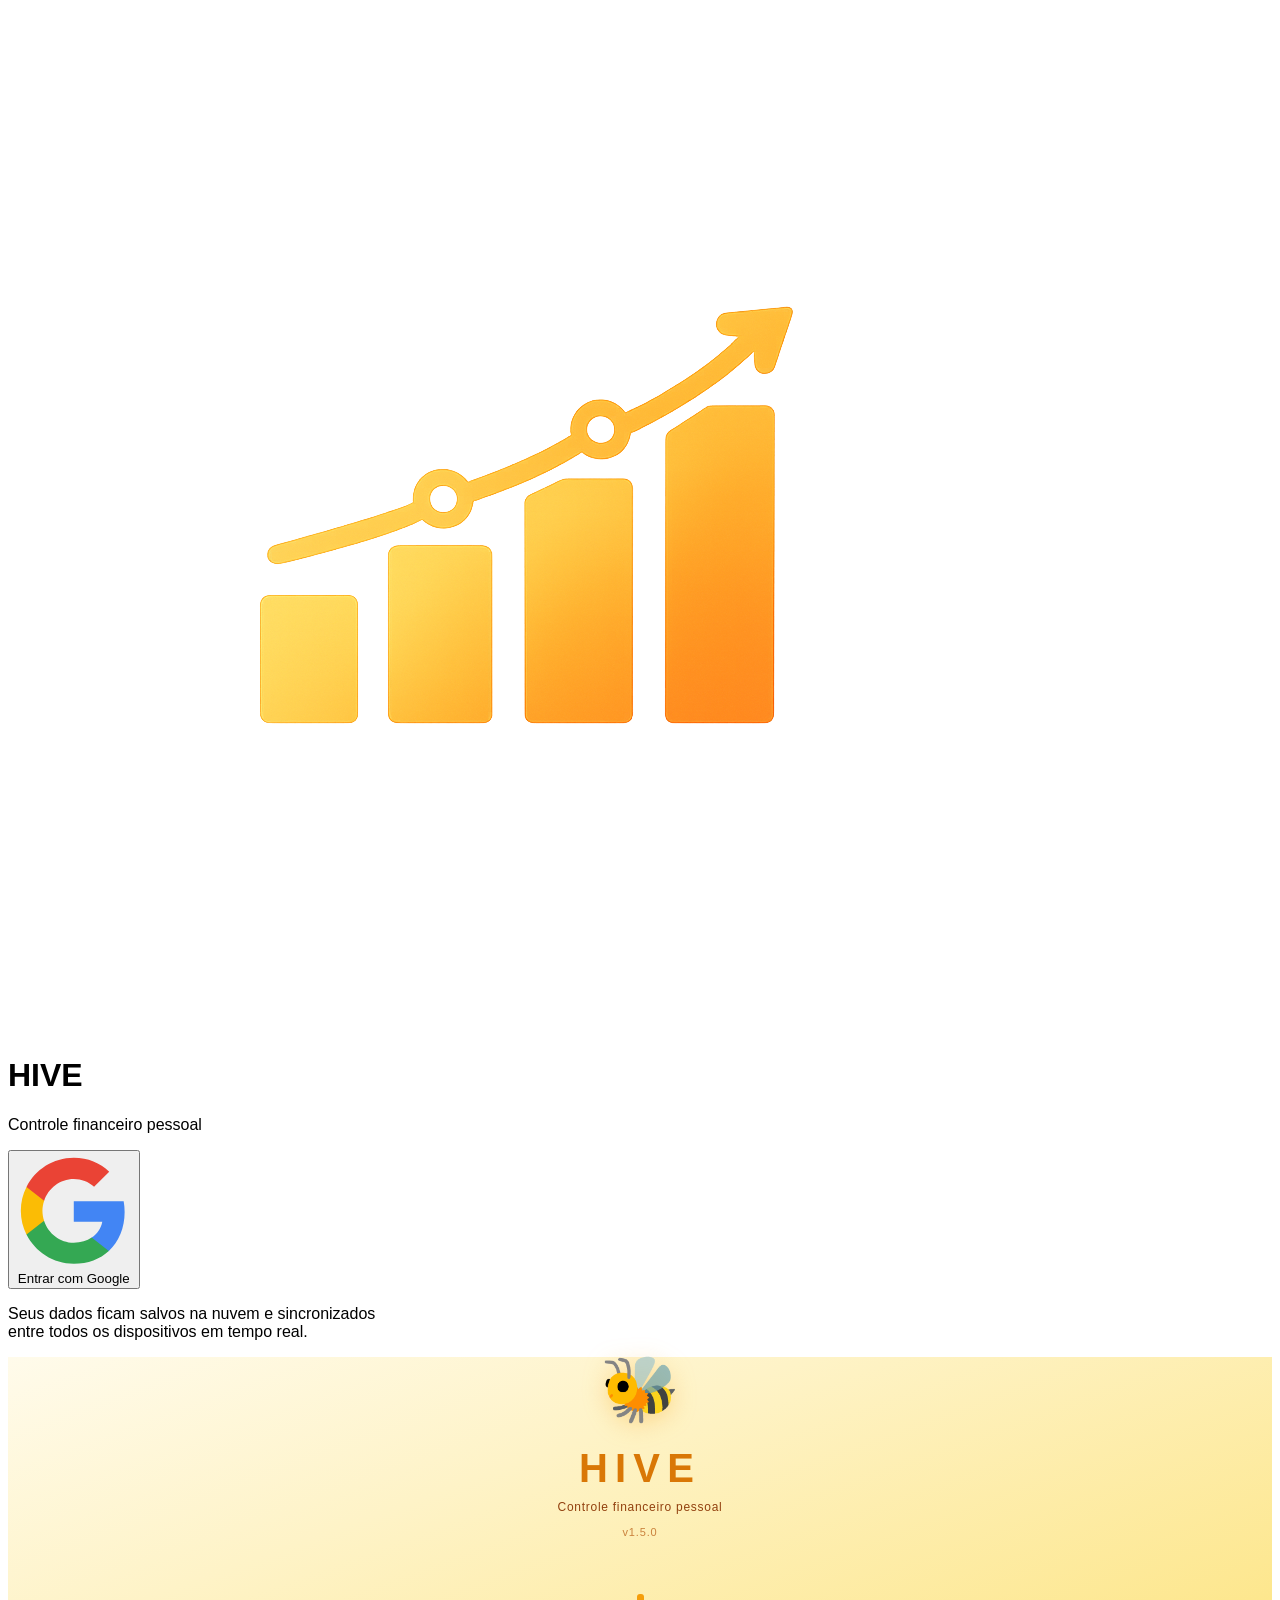
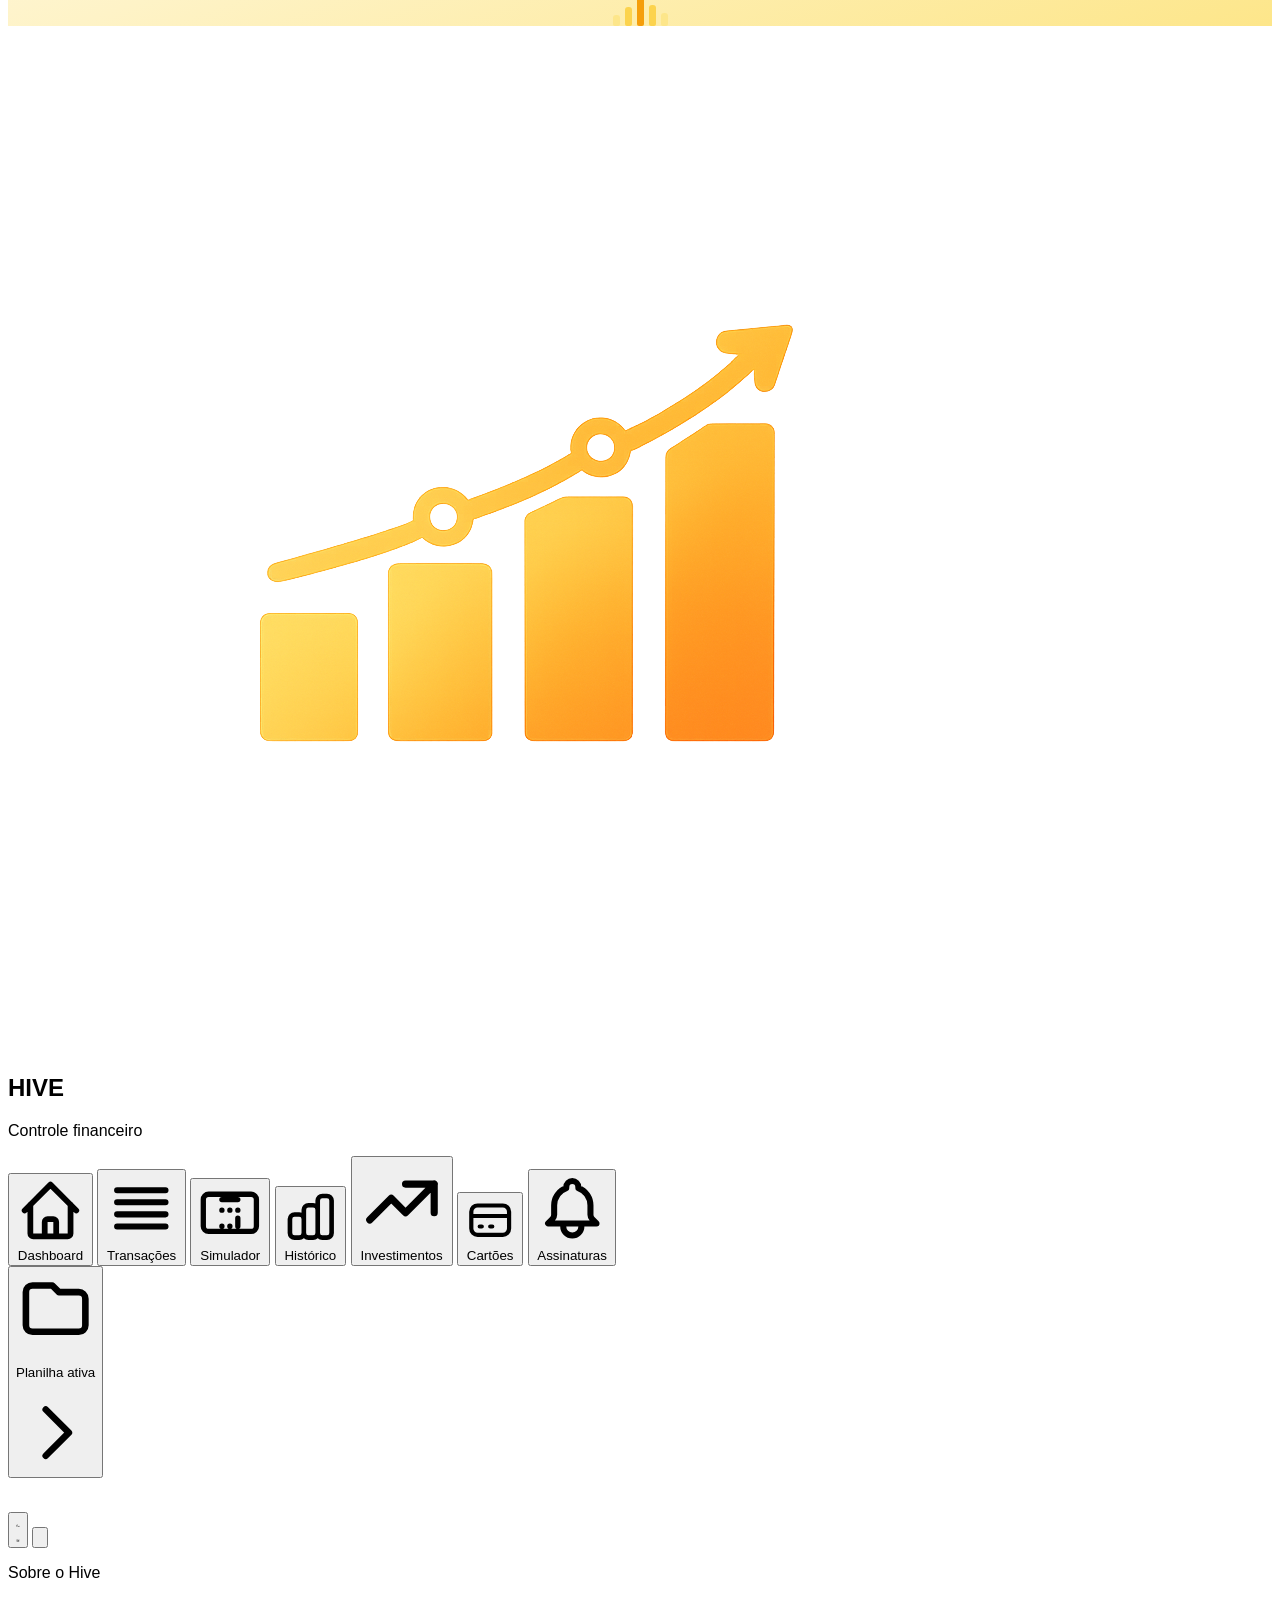
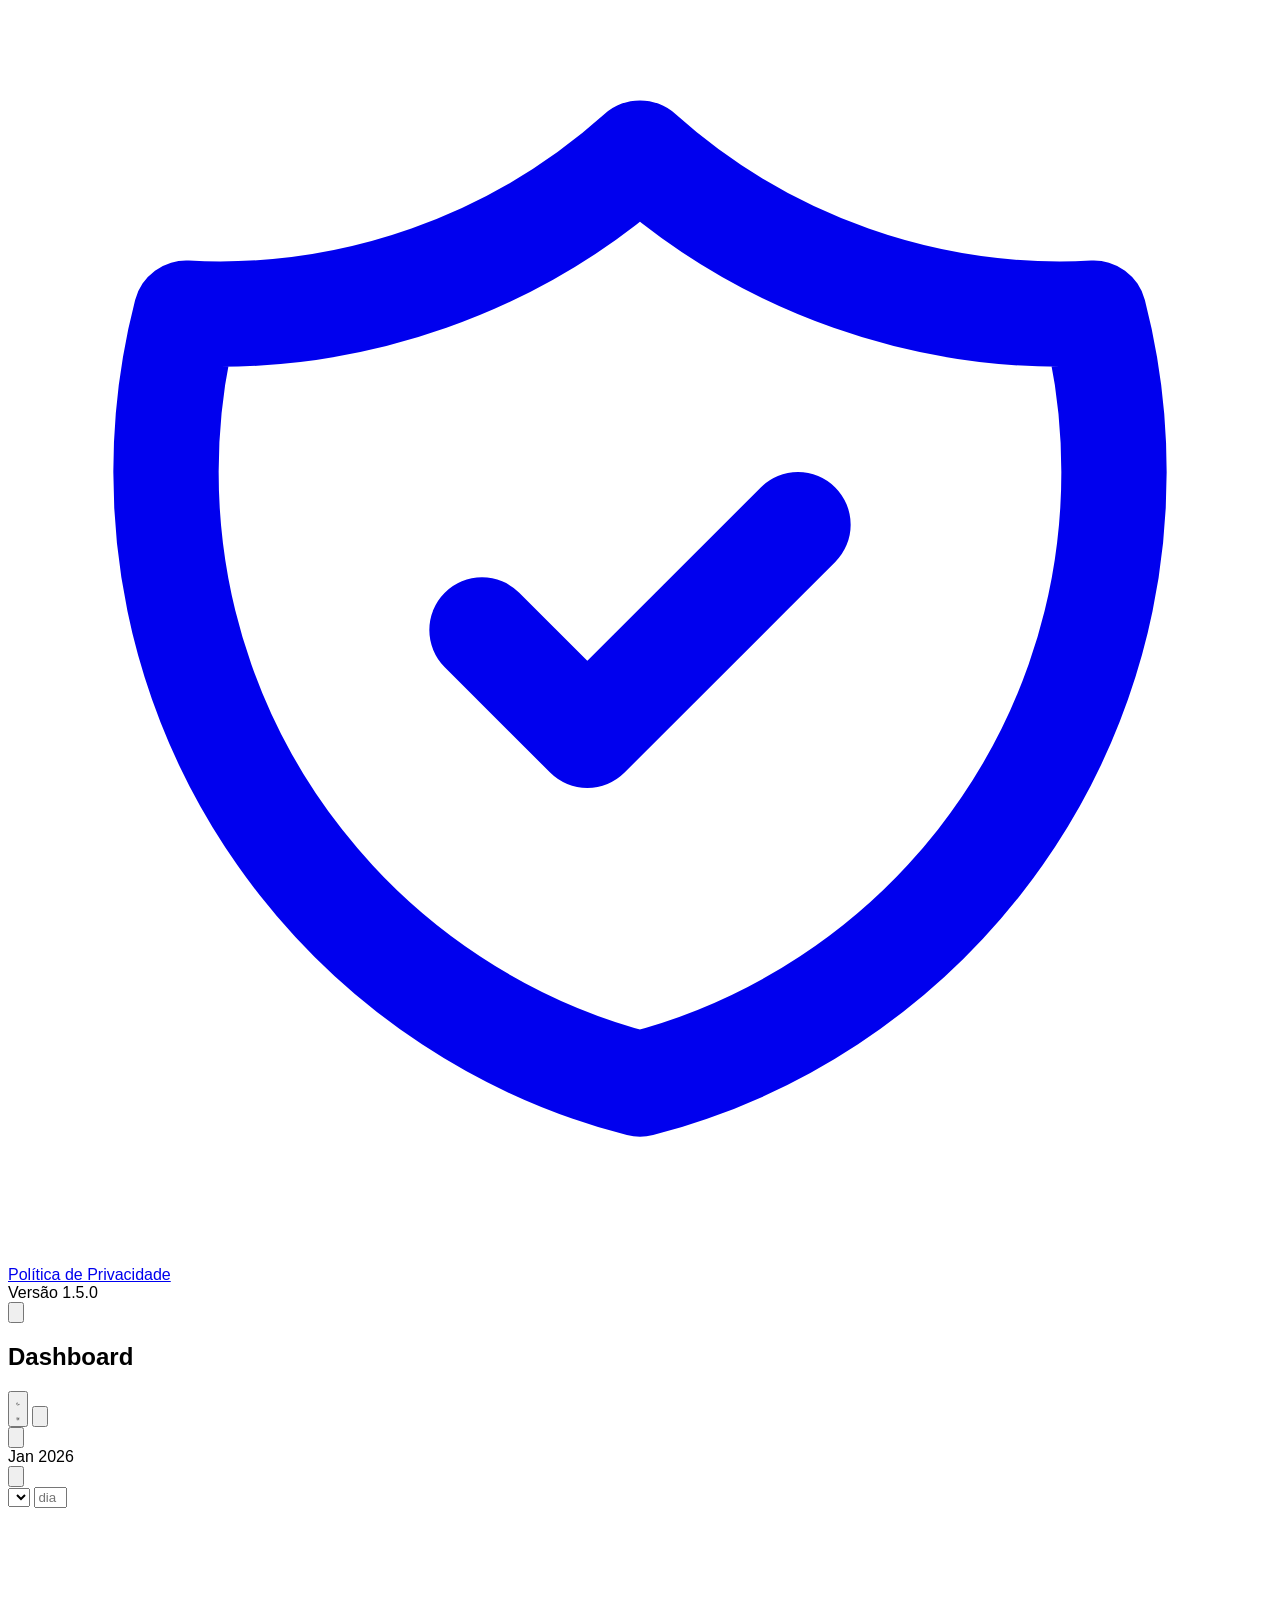
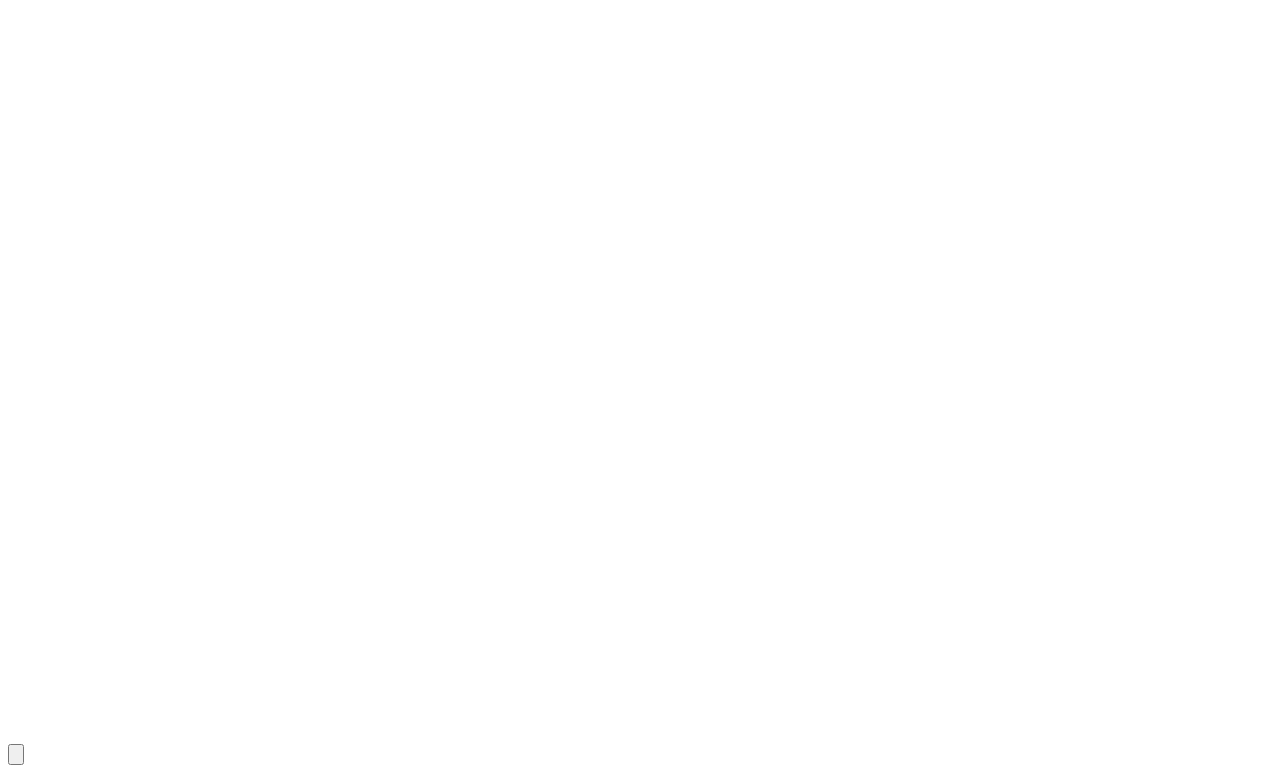
==== commit e4b97ac8: "feat: filtros VA e VR nas transações — v1.5.0 Adiciona botões de filtro "🥗 Vale Alimentação" e "🍽️ V" ====
--- a/index.html
+++ b/index.html
@@ -3,7 +3,7 @@
 <head>
   <meta charset="UTF-8">
   <meta name="viewport" content="width=device-width, initial-scale=1.0, viewport-fit=cover">
-  <meta http-equiv="Content-Security-Policy" content="default-src 'self'; script-src 'self' 'unsafe-inline' https://www.gstatic.com https://cdn.tailwindcss.com https://cdn.jsdelivr.net https://apis.google.com https://accounts.google.com; style-src 'self' 'unsafe-inline' https://fonts.googleapis.com; font-src https://fonts.gstatic.com; img-src 'self' data: https:; connect-src 'self' https://*.googleapis.com https://*.google.com https://*.firebaseapp.com https://economia.awesomeapi.com.br wss://*.firebaseio.com https://*.firebaseio.com; frame-src 'self' https://*.firebaseapp.com https://accounts.google.com https://*.google.com; frame-ancestors 'none'; object-src 'none';">
+  <meta http-equiv="Content-Security-Policy" content="default-src 'self'; script-src 'self' 'unsafe-inline' https://www.gstatic.com https://cdn.tailwindcss.com https://cdn.jsdelivr.net https://apis.google.com https://accounts.google.com https://pagead2.googlesyndication.com https://adservice.google.com; style-src 'self' 'unsafe-inline' https://fonts.googleapis.com; font-src https://fonts.gstatic.com; img-src 'self' data: https:; connect-src 'self' https://www.gstatic.com https://cdn.jsdelivr.net https://*.googleapis.com https://*.google.com https://*.firebaseapp.com https://economia.awesomeapi.com.br wss://*.firebaseio.com https://*.firebaseio.com https://pagead2.googlesyndication.com https://googleads.g.doubleclick.net https://api.emailjs.com; frame-src 'self' https://*.firebaseapp.com https://accounts.google.com https://*.google.com https://googleads.g.doubleclick.net https://tpc.googlesyndication.com; object-src 'none';">
   <title>Hive</title>
 
   <!-- Favicon (guia do navegador) -->
@@ -22,6 +22,18 @@
   <link rel="manifest" href="manifest.json">
   <meta name="theme-color" content="#F59E0B">
   <meta name="mobile-web-app-capable" content="yes">
+  <!-- EmailJS -->
+  <script src="https://cdn.jsdelivr.net/npm/@emailjs/browser@4/dist/email.min.js"></script>
+  <script>emailjs.init({ publicKey: 'USl4G0x5KfUHQRvGy' });</script>
+
+  <!-- Google AdSense -->
+  <script async src="https://pagead2.googlesyndication.com/pagead/js/adsbygoogle.js?client=ca-pub-7357948087418536" crossorigin="anonymous"></script>
+  <script>
+    // Substitua pelos IDs dos blocos criados no painel do AdSense
+    window.HIVE_AD_SLOT_DASHBOARD = '1749148202';  // Ad slot — Dashboard
+    window.HIVE_AD_SLOT_HISTORY   = '1516528155';  // Ad slot — Histórico
+  </script>
+
   <!-- Firebase (compat — funciona sem build/npm) -->
   <script src="https://www.gstatic.com/firebasejs/10.14.1/firebase-app-compat.js"></script>
   <script src="https://www.gstatic.com/firebasejs/10.14.1/firebase-auth-compat.js"></script>
@@ -82,7 +94,7 @@
       <div style="font-size:64px;line-height:1;text-align:center;margin-bottom:12px;filter:drop-shadow(0 4px 12px rgba(245,158,11,0.35))">🐝</div>
       <h1 style="font-family:'Syne','Inter',sans-serif;font-size:40px;font-weight:800;letter-spacing:0.18em;color:#d97706;text-align:center;line-height:1;margin-bottom:6px">HIVE</h1>
       <p style="font-size:12px;color:#92400e;text-align:center;letter-spacing:0.06em;font-weight:500">Controle financeiro pessoal</p>
-      <p style="font-size:11px;color:#b45309;text-align:center;margin-top:8px;letter-spacing:0.08em;opacity:0.7">v1.4.0</p>
+      <p style="font-size:11px;color:#b45309;text-align:center;margin-top:8px;letter-spacing:0.08em;opacity:0.7">v1.5.0</p>
     </div>
 
     <!-- Loader bars -->
@@ -213,7 +225,7 @@
             </a>
             <div class="flex items-center px-2 py-1">
               <span class="text-[10px] text-gray-400 flex-1">Versão</span>
-              <span class="text-[10px] font-bold text-gray-400">1.4.0</span>
+              <span class="text-[10px] font-bold text-gray-400">1.5.0</span>
             </div>
           </div>
         </div>
@@ -412,7 +424,7 @@
         <div class="flex items-center px-3 py-1.5">
           <svg class="w-4 h-4 text-gray-400 mr-2.5 flex-shrink-0" fill="none" stroke="currentColor" viewBox="0 0 24 24"><path stroke-linecap="round" stroke-linejoin="round" stroke-width="2" d="M7 7h.01M7 3h5c.512 0 1.024.195 1.414.586l7 7a2 2 0 010 2.828l-7 7a2 2 0 01-2.828 0l-7-7A1.994 1.994 0 013 12V7a4 4 0 014-4z"/></svg>
           <span class="text-xs text-gray-600 flex-1">Versão</span>
-          <span class="text-[10px] font-bold text-gray-400">1.4.0</span>
+          <span class="text-[10px] font-bold text-gray-400">1.5.0</span>
         </div>
 
         <div class="pt-0.5">
@@ -447,6 +459,14 @@
           <path stroke-linecap="round" stroke-linejoin="round" stroke-width="2.5" d="M12 4v16m8-8H4"/>
         </svg>
       </button>
+    </div>
+  </div>
+
+  <!-- Feedback Modal -->
+  <div id="feedback-overlay" class="hidden fixed inset-0 z-40 flex items-end sm:items-center justify-center p-4"
+    style="background:rgba(0,0,0,0.18);backdrop-filter:blur(2px)">
+    <div id="feedback-card" class="w-full max-w-xs bg-white rounded-2xl shadow-2xl border border-gray-100 overflow-hidden">
+      <div id="feedback-content"></div>
     </div>
   </div>
 
@@ -495,6 +515,7 @@
 <script src="js/ui-assinaturas.js"></script>
 <script src="js/ui-pwa-hint.js"></script>
 <script src="js/ui-privacy.js"></script>
+<script src="js/feedback.js"></script>
 <script src="js/app.js"></script>
 </body>
 </html>
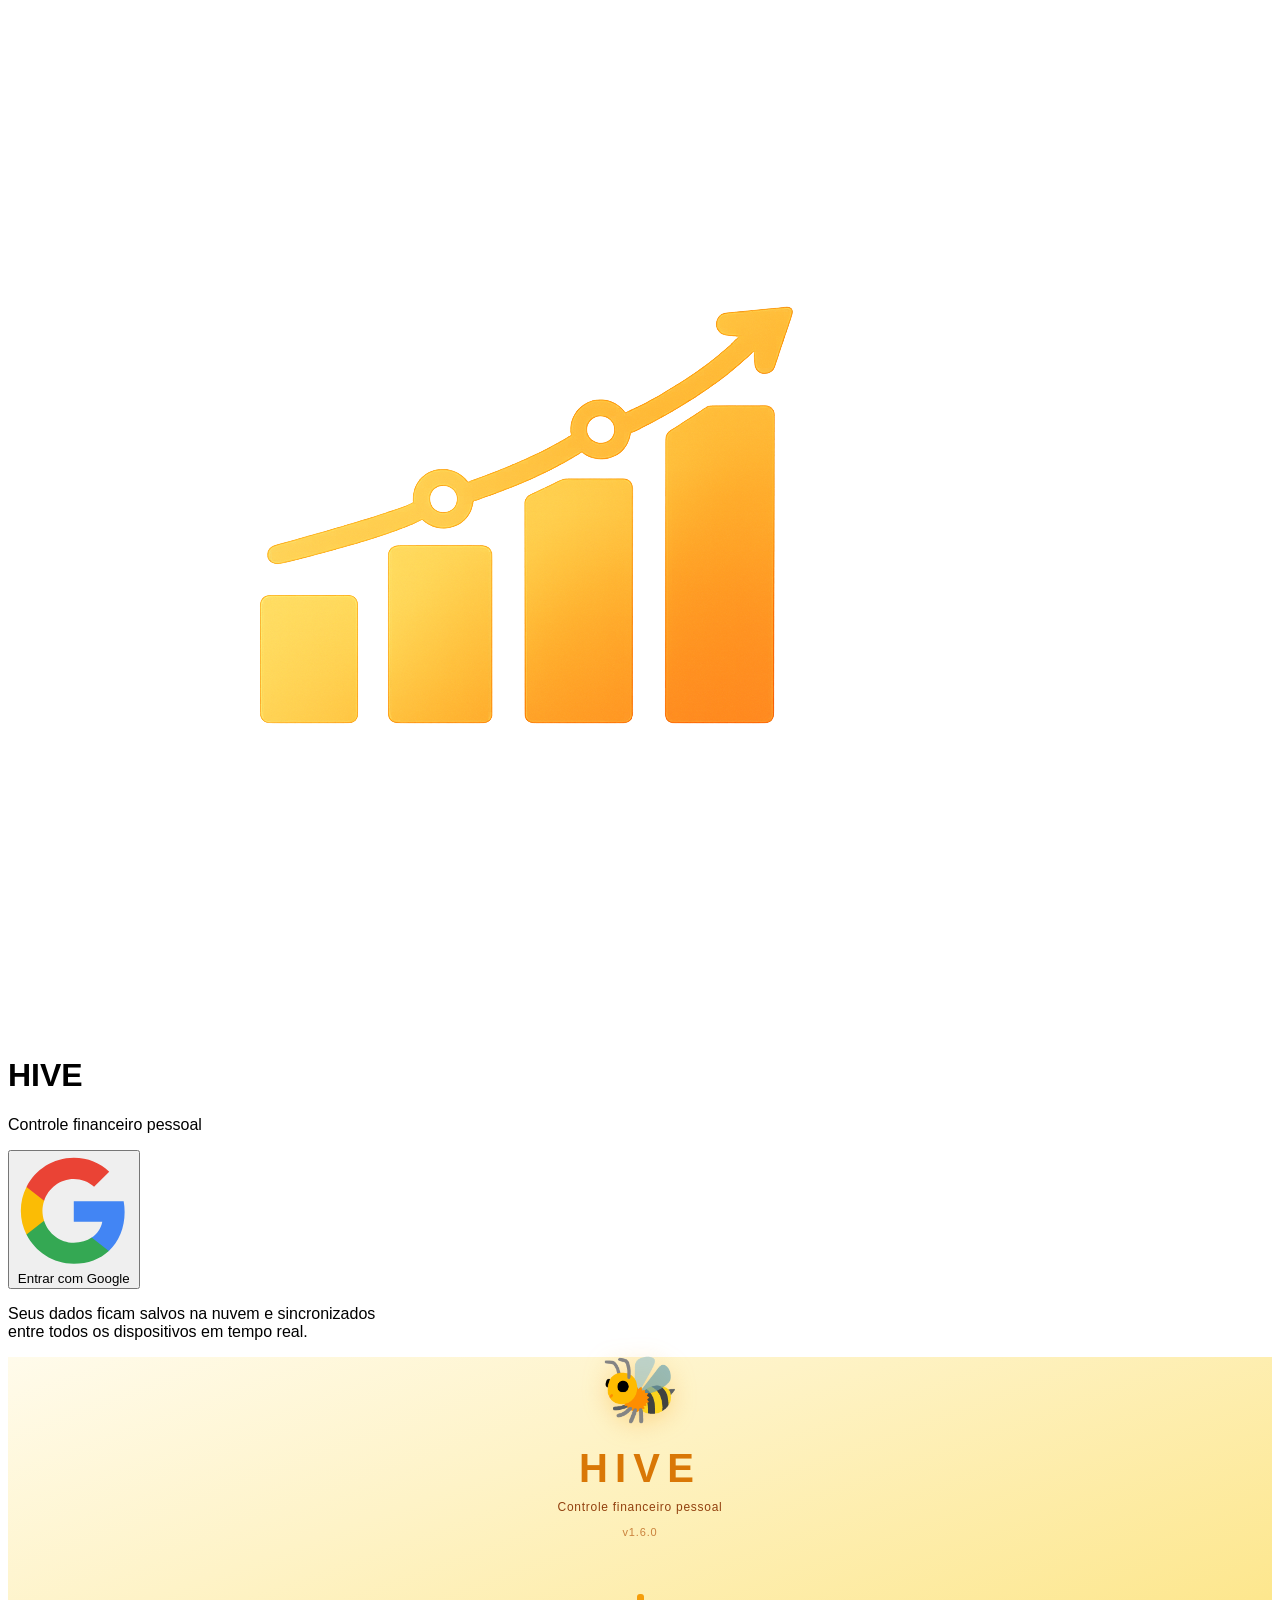
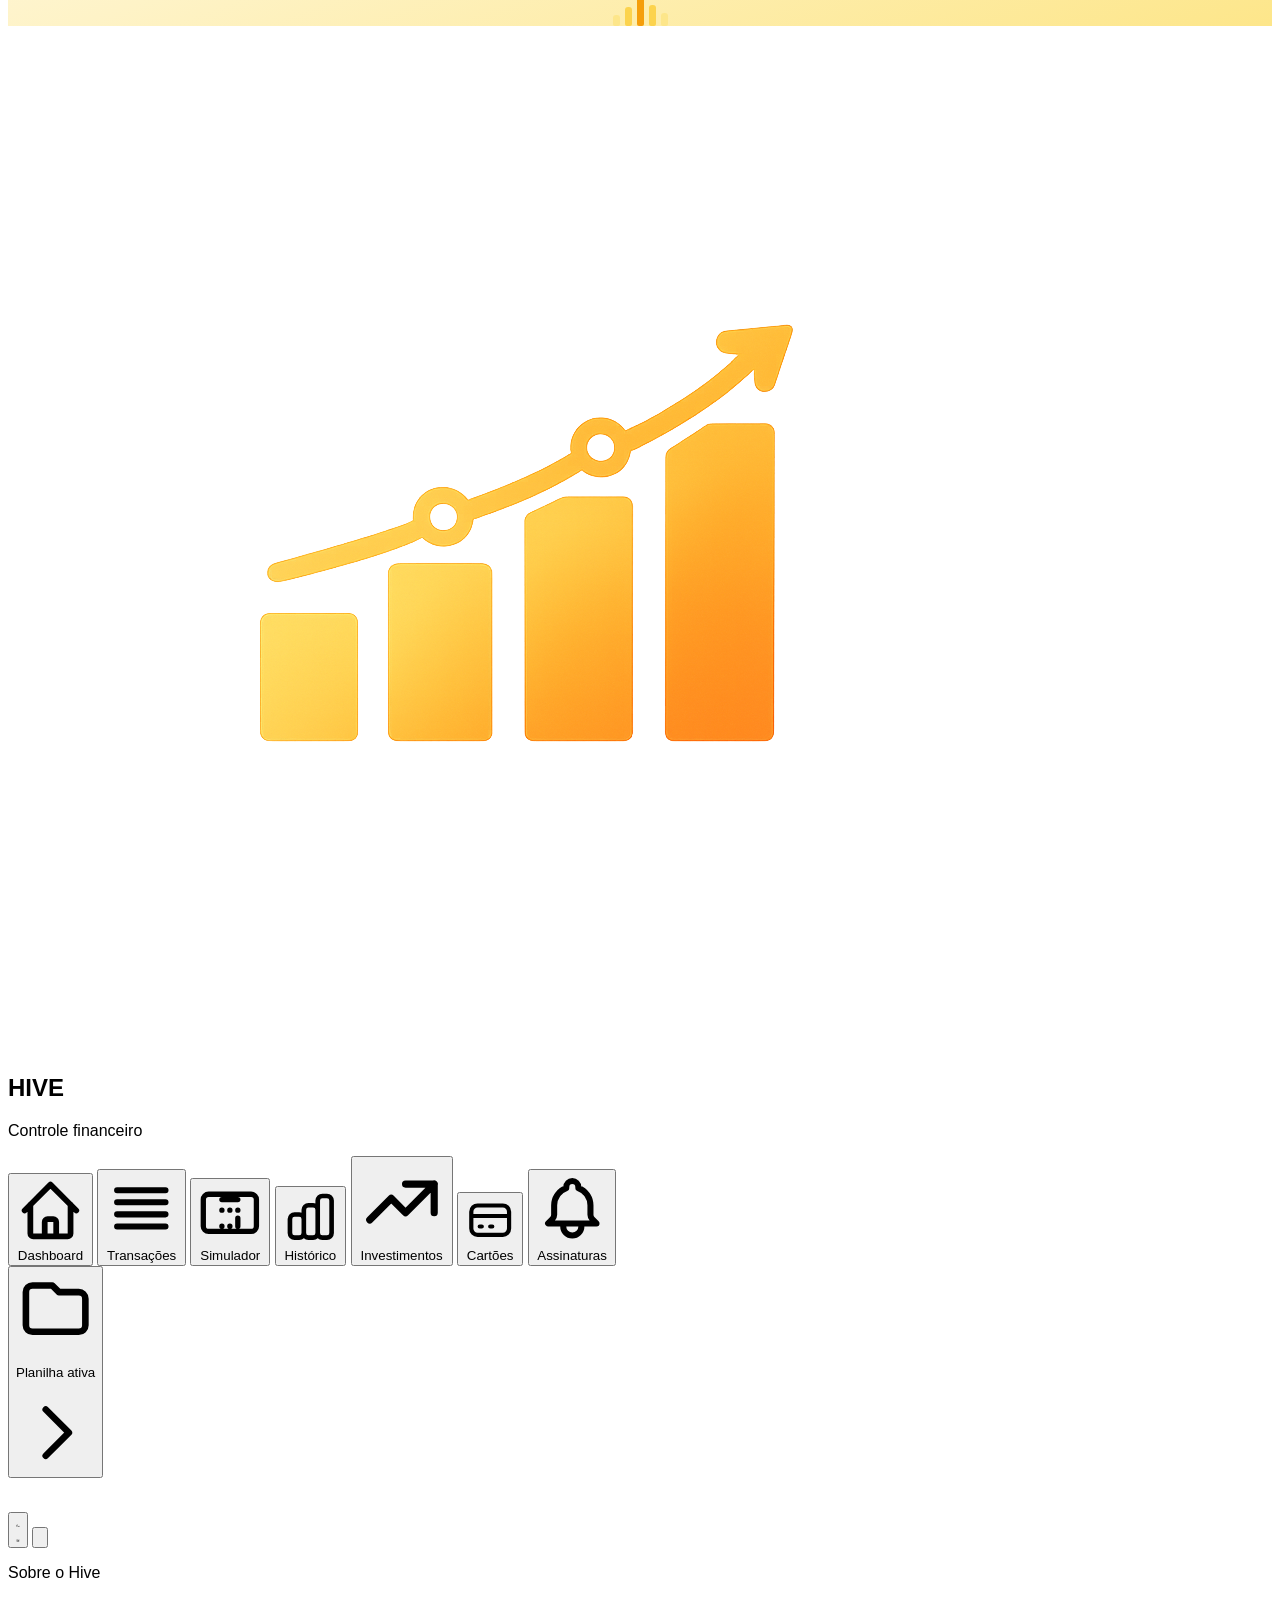
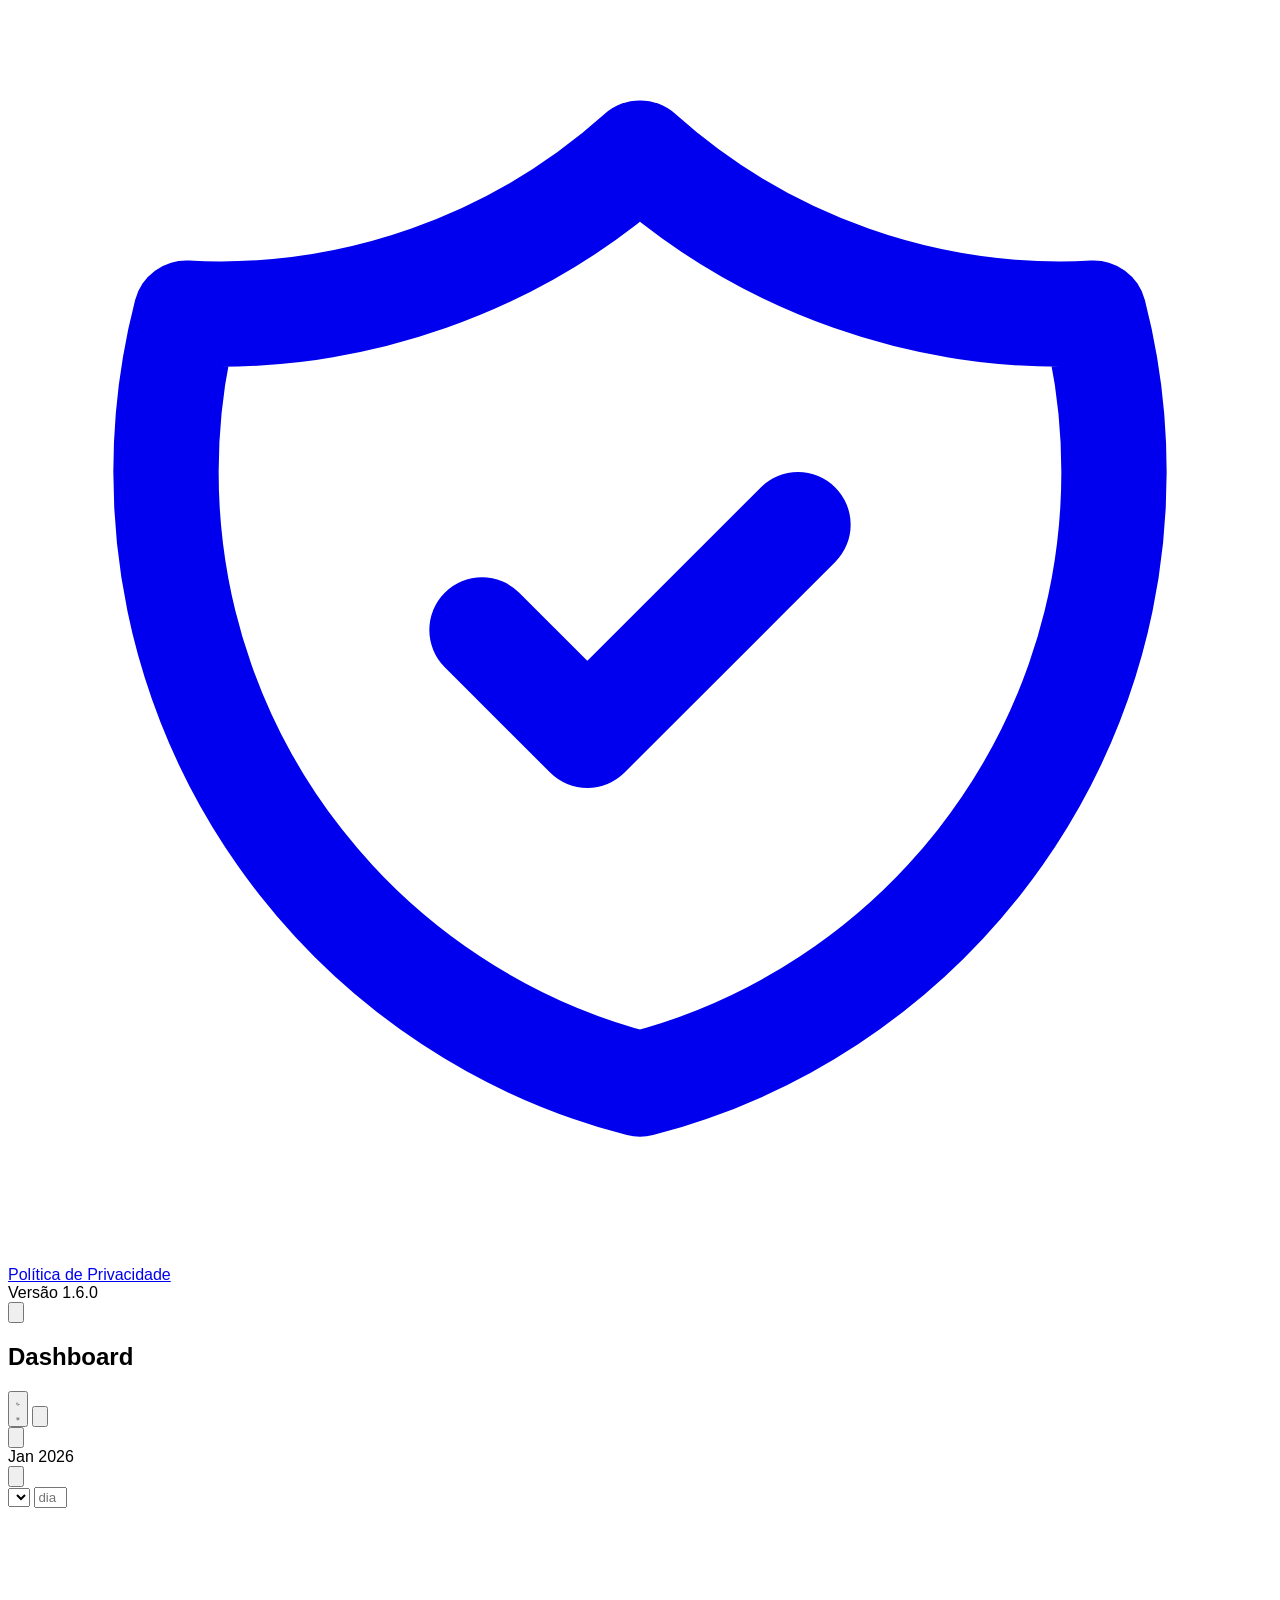
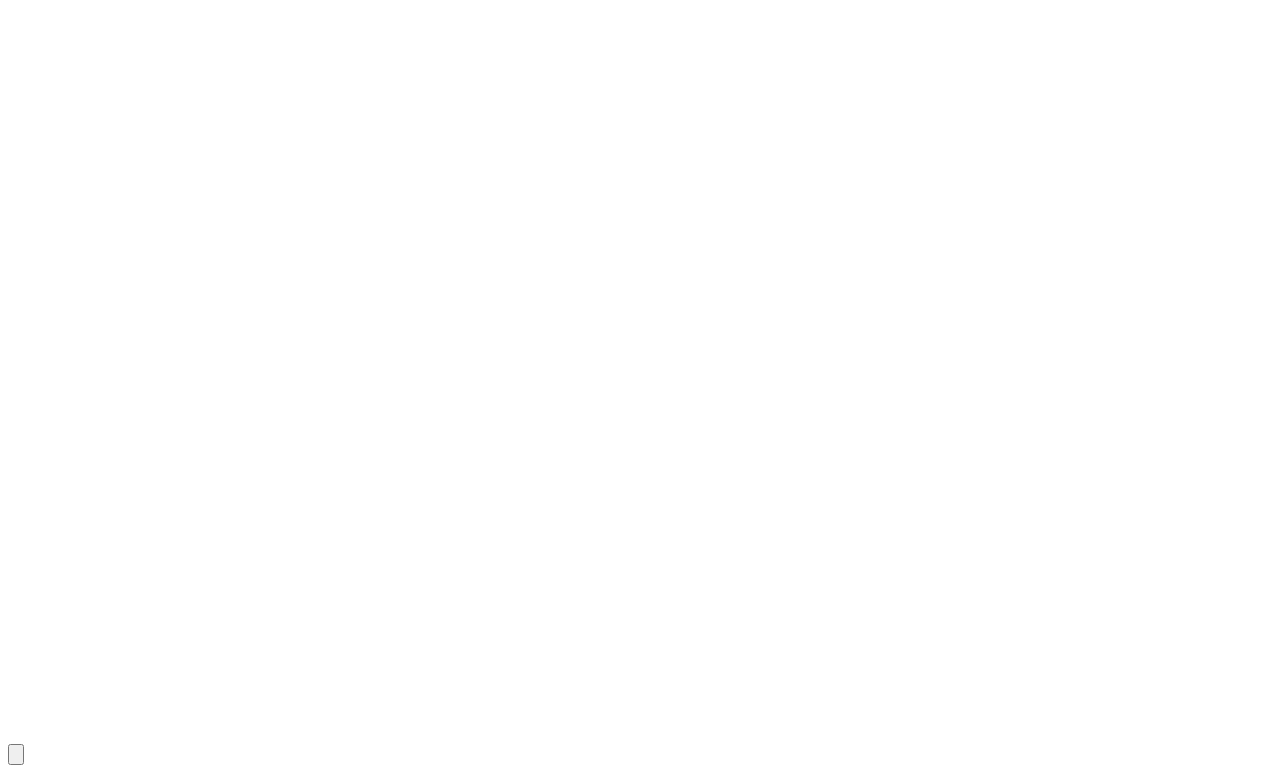
==== commit cfd08d0d: "feat: agrupamento por data e chips VA/VR nos cartões — v1.6.0 - Transações agrupadas por dia com cab" ====
--- a/index.html
+++ b/index.html
@@ -94,7 +94,7 @@
       <div style="font-size:64px;line-height:1;text-align:center;margin-bottom:12px;filter:drop-shadow(0 4px 12px rgba(245,158,11,0.35))">🐝</div>
       <h1 style="font-family:'Syne','Inter',sans-serif;font-size:40px;font-weight:800;letter-spacing:0.18em;color:#d97706;text-align:center;line-height:1;margin-bottom:6px">HIVE</h1>
       <p style="font-size:12px;color:#92400e;text-align:center;letter-spacing:0.06em;font-weight:500">Controle financeiro pessoal</p>
-      <p style="font-size:11px;color:#b45309;text-align:center;margin-top:8px;letter-spacing:0.08em;opacity:0.7">v1.5.0</p>
+      <p style="font-size:11px;color:#b45309;text-align:center;margin-top:8px;letter-spacing:0.08em;opacity:0.7">v1.6.0</p>
     </div>
 
     <!-- Loader bars -->
@@ -225,7 +225,7 @@
             </a>
             <div class="flex items-center px-2 py-1">
               <span class="text-[10px] text-gray-400 flex-1">Versão</span>
-              <span class="text-[10px] font-bold text-gray-400">1.5.0</span>
+              <span class="text-[10px] font-bold text-gray-400">1.6.0</span>
             </div>
           </div>
         </div>
@@ -424,7 +424,7 @@
         <div class="flex items-center px-3 py-1.5">
           <svg class="w-4 h-4 text-gray-400 mr-2.5 flex-shrink-0" fill="none" stroke="currentColor" viewBox="0 0 24 24"><path stroke-linecap="round" stroke-linejoin="round" stroke-width="2" d="M7 7h.01M7 3h5c.512 0 1.024.195 1.414.586l7 7a2 2 0 010 2.828l-7 7a2 2 0 01-2.828 0l-7-7A1.994 1.994 0 013 12V7a4 4 0 014-4z"/></svg>
           <span class="text-xs text-gray-600 flex-1">Versão</span>
-          <span class="text-[10px] font-bold text-gray-400">1.5.0</span>
+          <span class="text-[10px] font-bold text-gray-400">1.6.0</span>
         </div>
 
         <div class="pt-0.5">
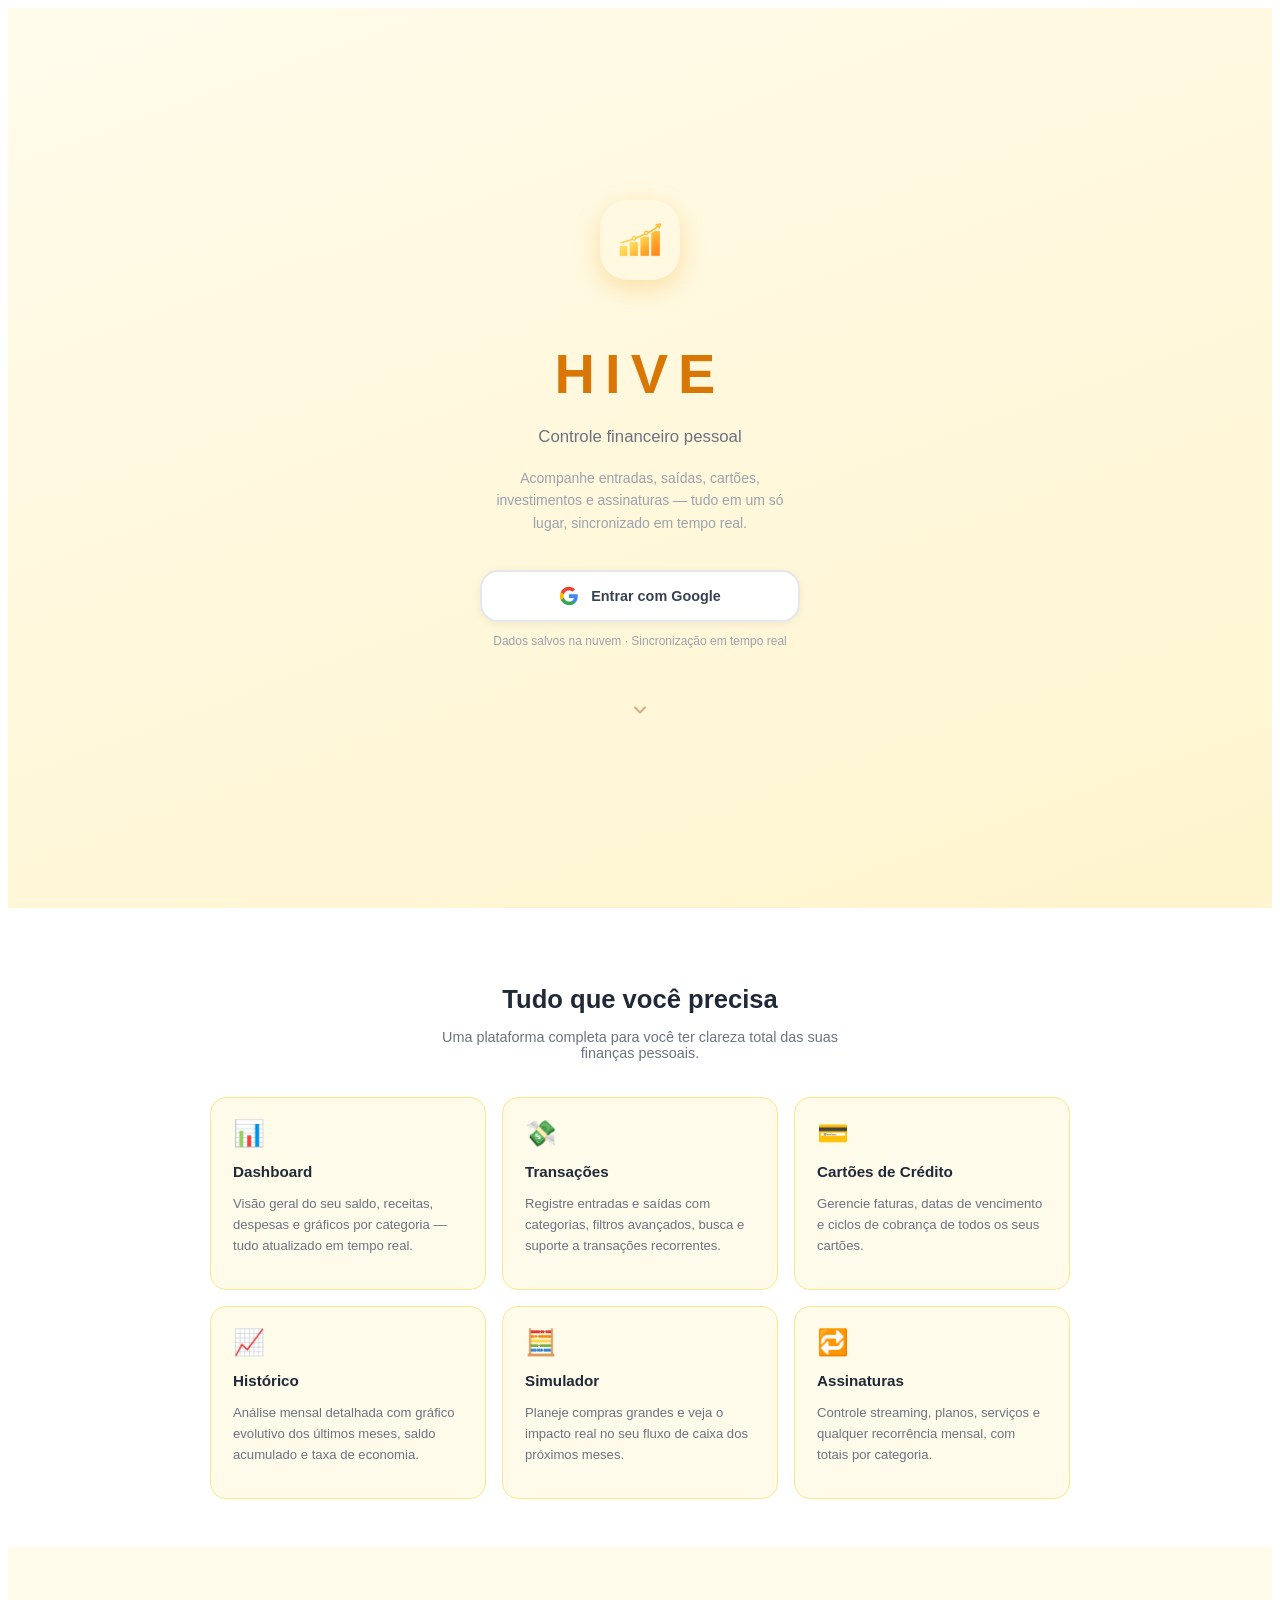
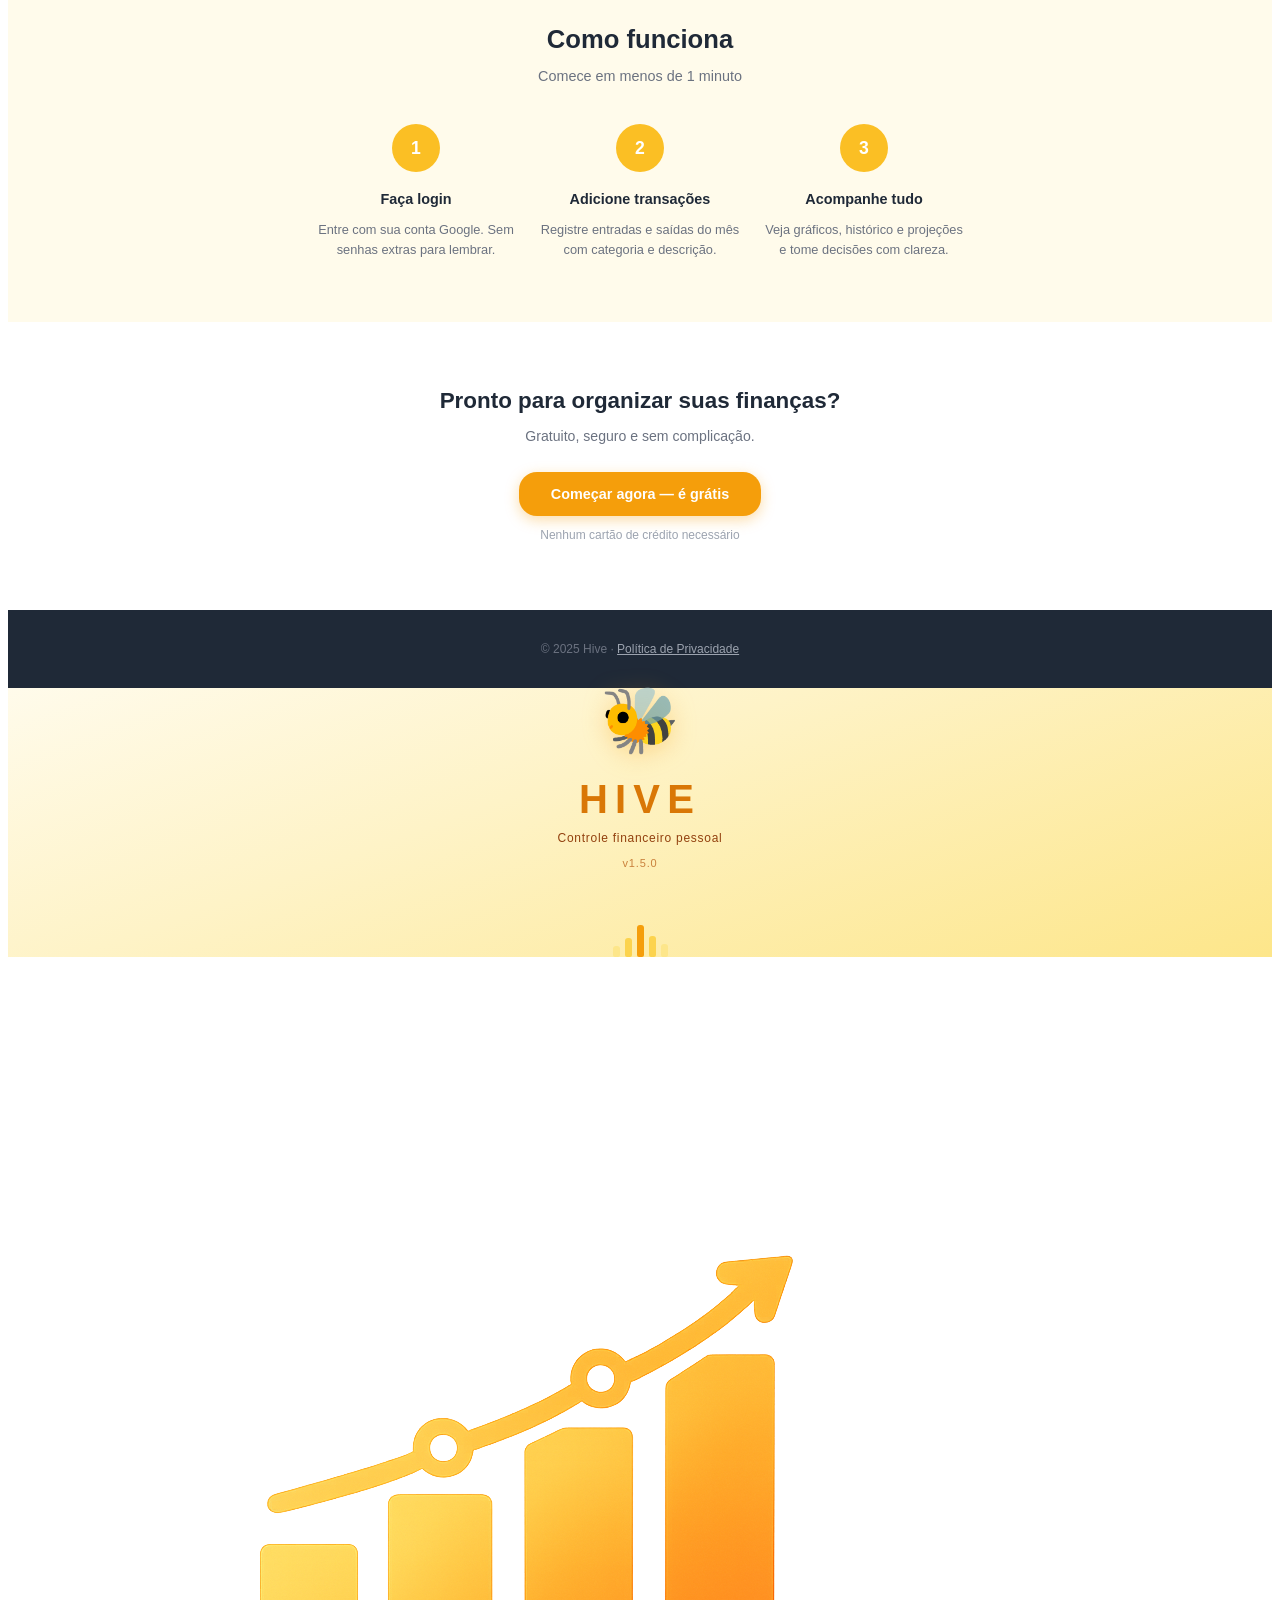
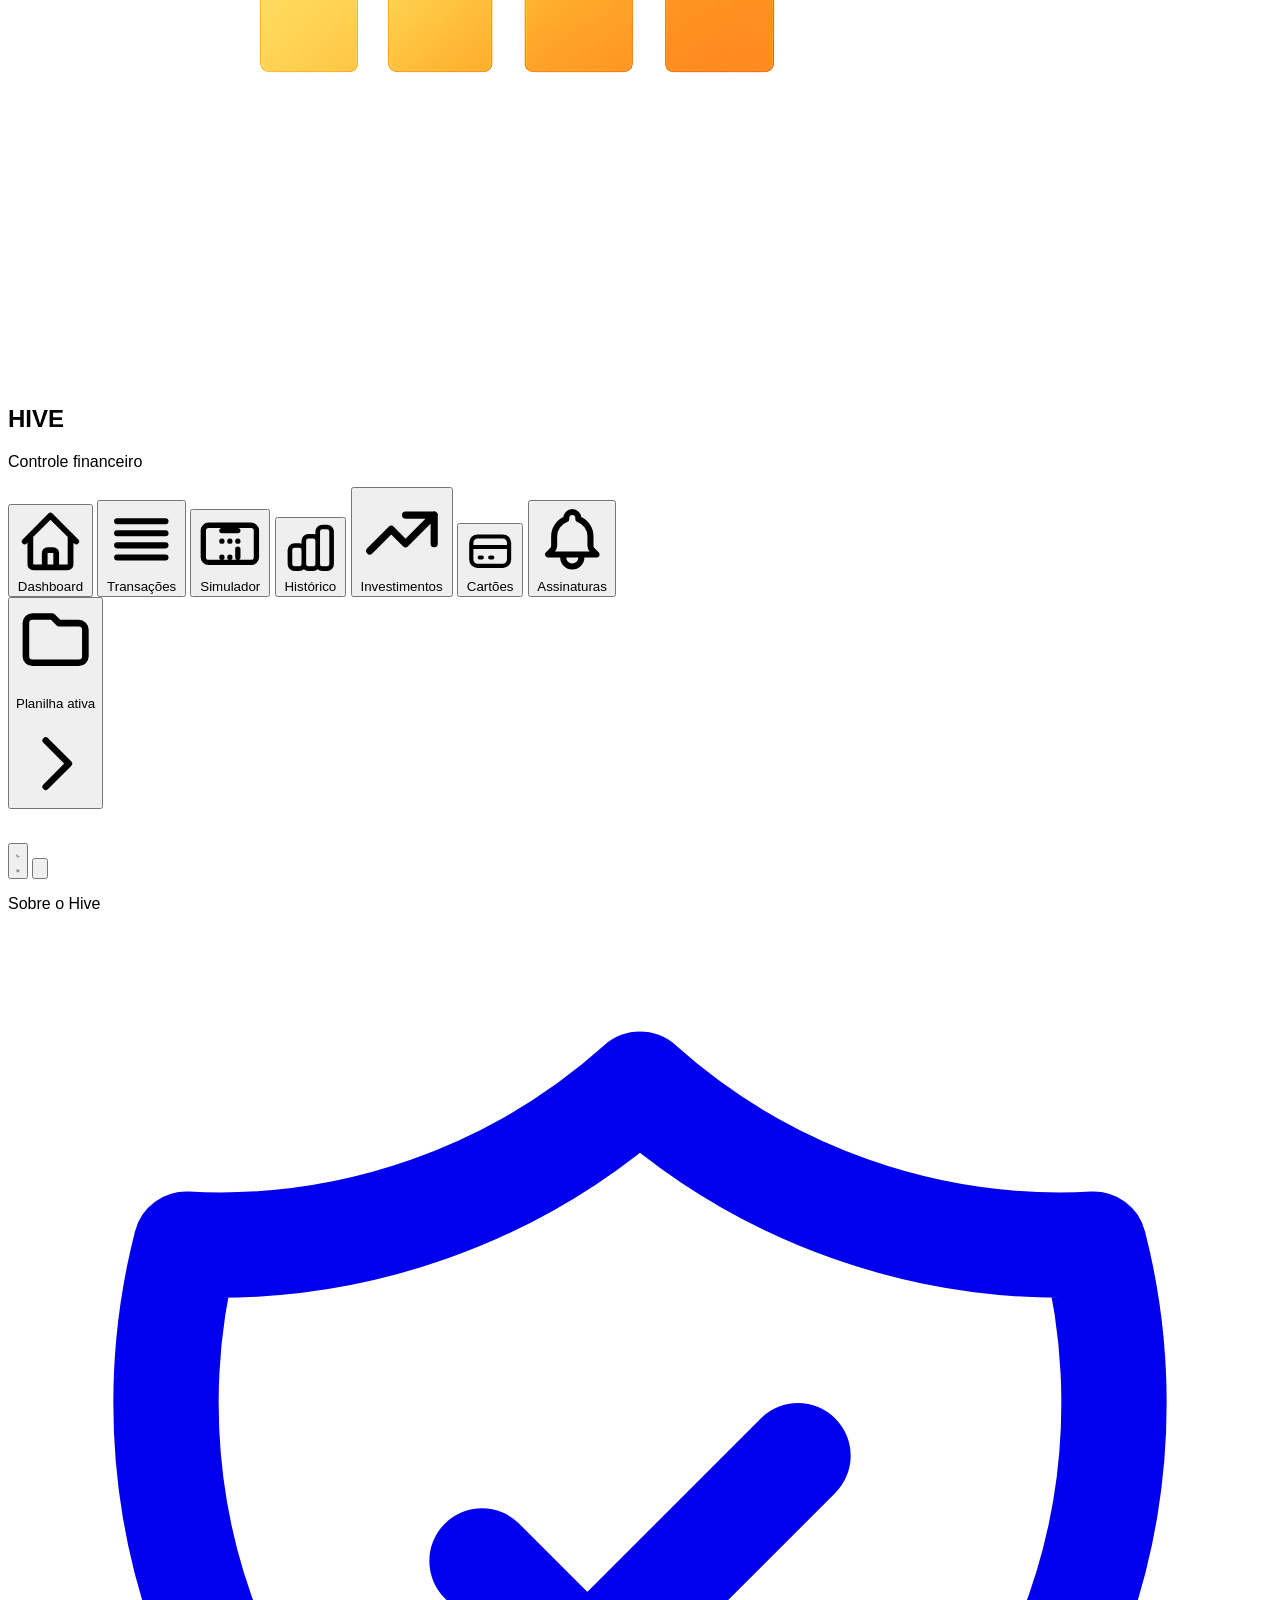
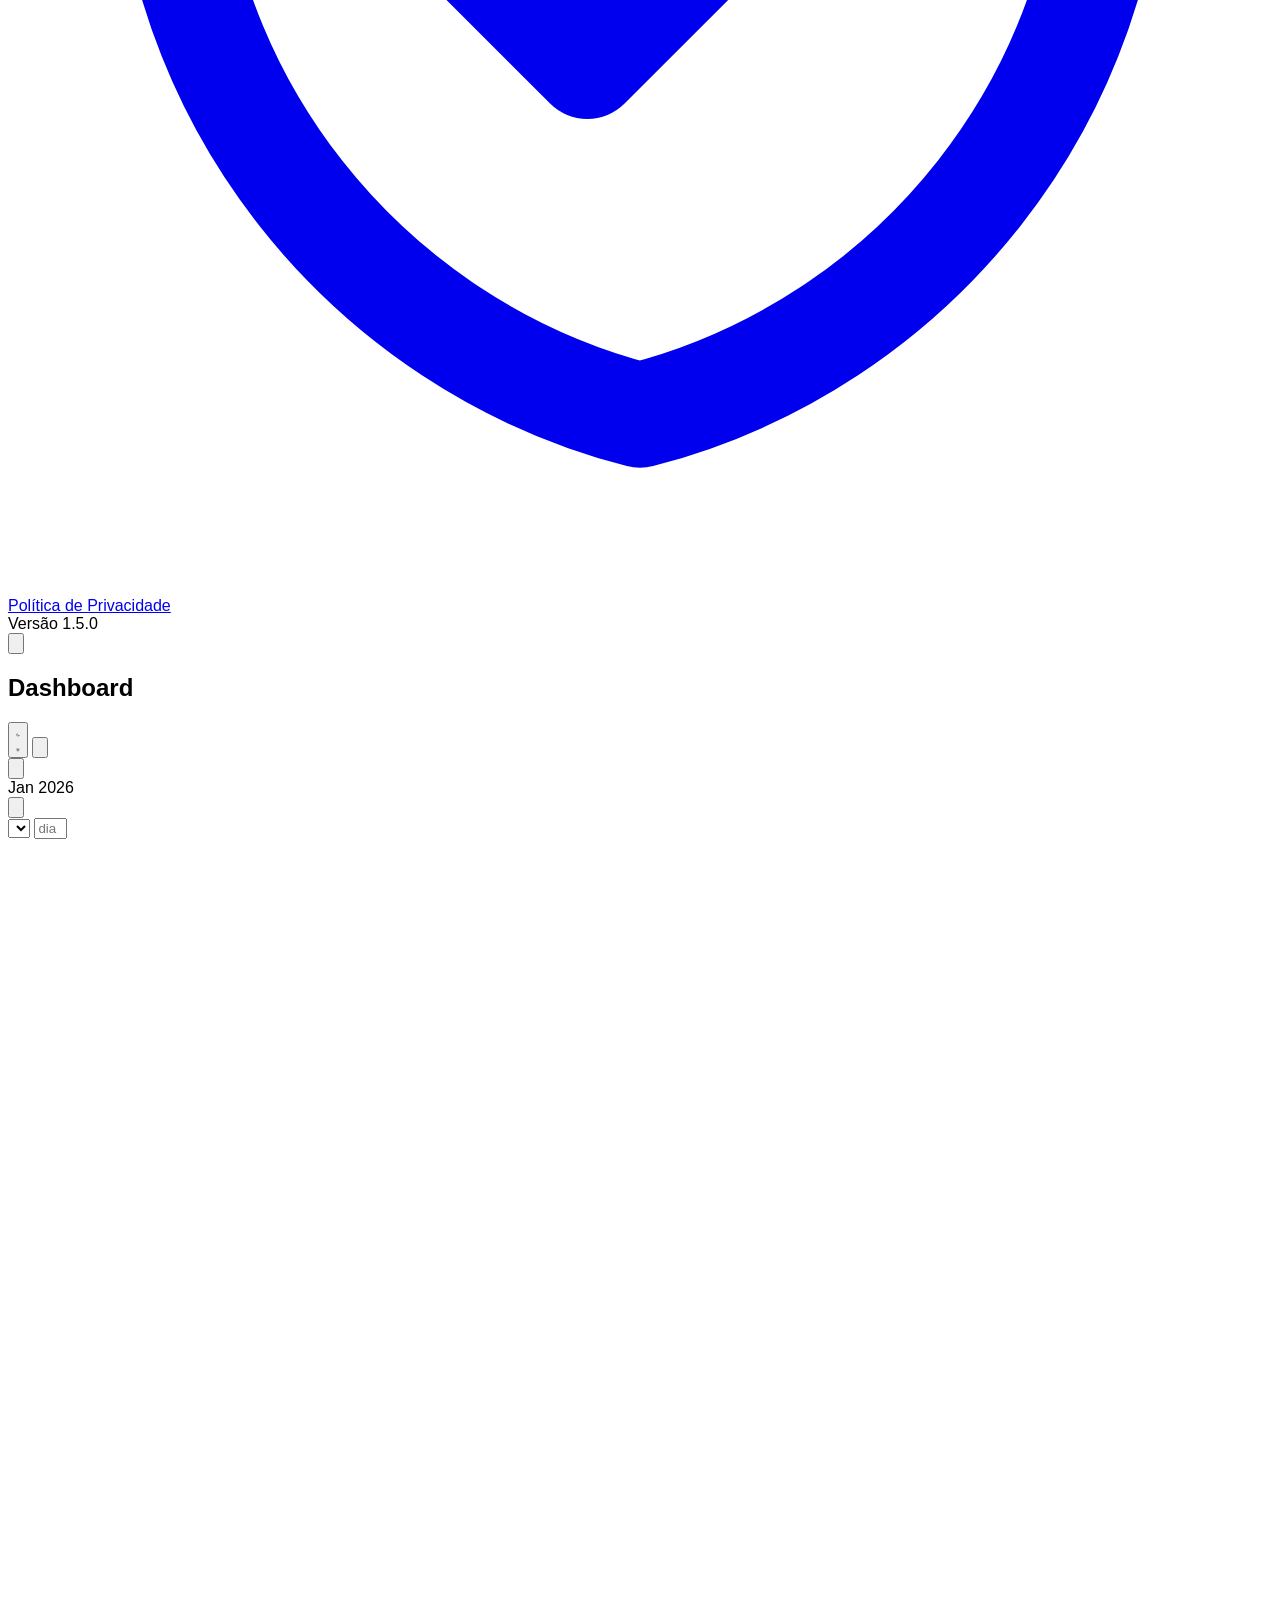
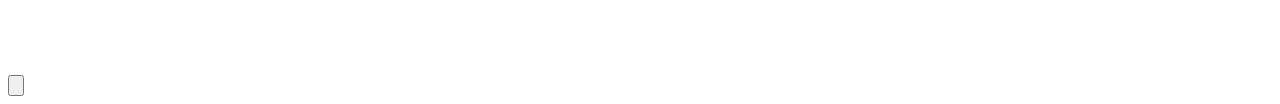
==== commit d63abe0f: "feat: landing page na tela de login para conformidade com AdSense Expande a tela de login de um card" ====
--- a/index.html
+++ b/index.html
@@ -63,15 +63,20 @@
 <body class="h-full bg-gray-50 font-sans">
 <div id="app" class="h-full">
 
-  <!-- Login Screen -->
-  <div id="login-screen" class="hidden fixed inset-0 bg-gradient-to-br from-amber-50 to-white flex items-center justify-center z-50 p-6">
-    <div class="w-full max-w-sm text-center">
-      <img src="icon.png?v=2" class="w-20 h-20 rounded-3xl mx-auto mb-5 shadow-lg object-cover">
-      <h1 class="font-outfit text-4xl font-bold text-amber-500 mb-1 tracking-widest">HIVE</h1>
-      <p class="text-sm text-gray-500 mb-8">Controle financeiro pessoal</p>
+  <!-- Login Screen / Landing Page -->
+  <div id="login-screen" class="hidden fixed inset-0 overflow-y-auto z-50" style="background:linear-gradient(160deg,#fffbeb 0%,#fef3c7 60%,#fff 100%)">
+
+    <!-- Hero -->
+    <section style="min-height:100svh;display:flex;flex-direction:column;align-items:center;justify-content:center;padding:48px 24px 40px;text-align:center">
+      <img src="icon.png?v=2" style="width:80px;height:80px;border-radius:28px;margin-bottom:20px;box-shadow:0 8px 24px rgba(245,158,11,0.28);object-fit:cover">
+      <h1 style="font-family:'Syne','Inter',sans-serif;font-size:clamp(2.2rem,8vw,3.5rem);font-weight:800;letter-spacing:0.18em;color:#d97706;line-height:1;margin-bottom:8px">HIVE</h1>
+      <p style="font-size:1.05rem;color:#6b7280;margin-bottom:6px;font-weight:500">Controle financeiro pessoal</p>
+      <p style="font-size:0.875rem;color:#9ca3af;margin-bottom:36px;max-width:320px;line-height:1.6">Acompanhe entradas, saídas, cartões, investimentos e assinaturas — tudo em um só lugar, sincronizado em tempo real.</p>
       <button id="btn-google-login" onclick="App.signIn()"
-        class="w-full flex items-center justify-center gap-3 bg-white border-2 border-gray-200 text-gray-700 rounded-2xl py-3.5 text-sm font-semibold hover:border-amber-300 hover:bg-amber-50 transition-all shadow-sm disabled:opacity-60">
-        <svg class="w-5 h-5 flex-shrink-0" viewBox="0 0 24 24">
+        style="display:flex;align-items:center;justify-content:center;gap:12px;background:#fff;border:2px solid #e5e7eb;color:#374151;border-radius:18px;padding:14px 28px;font-size:0.9rem;font-weight:600;cursor:pointer;box-shadow:0 2px 8px rgba(0,0,0,0.06);transition:border-color .2s,background .2s;width:100%;max-width:320px"
+        onmouseover="this.style.borderColor='#fbbf24';this.style.background='#fffbeb'"
+        onmouseout="this.style.borderColor='#e5e7eb';this.style.background='#fff'">
+        <svg style="width:20px;height:20px;flex-shrink:0" viewBox="0 0 24 24">
           <path fill="#4285F4" d="M22.56 12.25c0-.78-.07-1.53-.2-2.25H12v4.26h5.92c-.26 1.37-1.04 2.53-2.21 3.31v2.77h3.57c2.08-1.92 3.28-4.74 3.28-8.09z"/>
           <path fill="#34A853" d="M12 23c2.97 0 5.46-.98 7.28-2.66l-3.57-2.77c-.98.66-2.23 1.06-3.71 1.06-2.86 0-5.29-1.93-6.16-4.53H2.18v2.84C3.99 20.53 7.7 23 12 23z"/>
           <path fill="#FBBC05" d="M5.84 14.09c-.22-.66-.35-1.36-.35-2.09s.13-1.43.35-2.09V7.07H2.18C1.43 8.55 1 10.22 1 12s.43 3.45 1.18 4.93l2.85-2.22.81-.62z"/>
@@ -79,10 +84,108 @@
         </svg>
         Entrar com Google
       </button>
-      <p class="text-xs text-gray-400 mt-4 leading-relaxed">
-        Seus dados ficam salvos na nuvem e sincronizados<br>entre todos os dispositivos em tempo real.
-      </p>
-    </div>
+      <p style="font-size:0.75rem;color:#9ca3af;margin-top:12px">Dados salvos na nuvem · Sincronização em tempo real</p>
+      <!-- scroll hint -->
+      <div style="margin-top:40px;opacity:0.4;animation:bounceY 1.8s infinite">
+        <svg width="20" height="20" viewBox="0 0 24 24" fill="none" stroke="#92400e" stroke-width="2.5" stroke-linecap="round" stroke-linejoin="round"><polyline points="6 9 12 15 18 9"/></svg>
+      </div>
+    </section>
+
+    <!-- Features -->
+    <section style="background:#fff;padding:56px 24px 48px;text-align:center">
+      <h2 style="font-family:'Syne','Inter',sans-serif;font-size:1.6rem;font-weight:800;color:#1f2937;margin-bottom:8px">Tudo que você precisa</h2>
+      <p style="font-size:0.9rem;color:#6b7280;margin-bottom:36px;max-width:400px;margin-left:auto;margin-right:auto">Uma plataforma completa para você ter clareza total das suas finanças pessoais.</p>
+      <div style="display:grid;grid-template-columns:repeat(auto-fit,minmax(260px,1fr));gap:16px;max-width:860px;margin:0 auto;text-align:left">
+
+        <div style="background:#fffbeb;border:1px solid #fde68a;border-radius:16px;padding:20px 22px">
+          <div style="font-size:1.6rem;margin-bottom:10px">📊</div>
+          <h3 style="font-size:0.95rem;font-weight:700;color:#1f2937;margin-bottom:6px">Dashboard</h3>
+          <p style="font-size:0.82rem;color:#6b7280;line-height:1.6">Visão geral do seu saldo, receitas, despesas e gráficos por categoria — tudo atualizado em tempo real.</p>
+        </div>
+
+        <div style="background:#fffbeb;border:1px solid #fde68a;border-radius:16px;padding:20px 22px">
+          <div style="font-size:1.6rem;margin-bottom:10px">💸</div>
+          <h3 style="font-size:0.95rem;font-weight:700;color:#1f2937;margin-bottom:6px">Transações</h3>
+          <p style="font-size:0.82rem;color:#6b7280;line-height:1.6">Registre entradas e saídas com categorias, filtros avançados, busca e suporte a transações recorrentes.</p>
+        </div>
+
+        <div style="background:#fffbeb;border:1px solid #fde68a;border-radius:16px;padding:20px 22px">
+          <div style="font-size:1.6rem;margin-bottom:10px">💳</div>
+          <h3 style="font-size:0.95rem;font-weight:700;color:#1f2937;margin-bottom:6px">Cartões de Crédito</h3>
+          <p style="font-size:0.82rem;color:#6b7280;line-height:1.6">Gerencie faturas, datas de vencimento e ciclos de cobrança de todos os seus cartões.</p>
+        </div>
+
+        <div style="background:#fffbeb;border:1px solid #fde68a;border-radius:16px;padding:20px 22px">
+          <div style="font-size:1.6rem;margin-bottom:10px">📈</div>
+          <h3 style="font-size:0.95rem;font-weight:700;color:#1f2937;margin-bottom:6px">Histórico</h3>
+          <p style="font-size:0.82rem;color:#6b7280;line-height:1.6">Análise mensal detalhada com gráfico evolutivo dos últimos meses, saldo acumulado e taxa de economia.</p>
+        </div>
+
+        <div style="background:#fffbeb;border:1px solid #fde68a;border-radius:16px;padding:20px 22px">
+          <div style="font-size:1.6rem;margin-bottom:10px">🧮</div>
+          <h3 style="font-size:0.95rem;font-weight:700;color:#1f2937;margin-bottom:6px">Simulador</h3>
+          <p style="font-size:0.82rem;color:#6b7280;line-height:1.6">Planeje compras grandes e veja o impacto real no seu fluxo de caixa dos próximos meses.</p>
+        </div>
+
+        <div style="background:#fffbeb;border:1px solid #fde68a;border-radius:16px;padding:20px 22px">
+          <div style="font-size:1.6rem;margin-bottom:10px">🔁</div>
+          <h3 style="font-size:0.95rem;font-weight:700;color:#1f2937;margin-bottom:6px">Assinaturas</h3>
+          <p style="font-size:0.82rem;color:#6b7280;line-height:1.6">Controle streaming, planos, serviços e qualquer recorrência mensal, com totais por categoria.</p>
+        </div>
+
+      </div>
+    </section>
+
+    <!-- Como funciona -->
+    <section style="padding:56px 24px 48px;text-align:center;background:#fffbeb">
+      <h2 style="font-family:'Syne','Inter',sans-serif;font-size:1.6rem;font-weight:800;color:#1f2937;margin-bottom:8px">Como funciona</h2>
+      <p style="font-size:0.9rem;color:#6b7280;margin-bottom:40px">Comece em menos de 1 minuto</p>
+      <div style="display:flex;flex-wrap:wrap;justify-content:center;gap:24px;max-width:700px;margin:0 auto">
+
+        <div style="flex:1;min-width:180px;max-width:200px">
+          <div style="width:48px;height:48px;background:#fbbf24;border-radius:50%;display:flex;align-items:center;justify-content:center;margin:0 auto 14px;font-weight:800;color:#fff;font-size:1.1rem">1</div>
+          <h4 style="font-size:0.9rem;font-weight:700;color:#1f2937;margin-bottom:6px">Faça login</h4>
+          <p style="font-size:0.8rem;color:#6b7280;line-height:1.6">Entre com sua conta Google. Sem senhas extras para lembrar.</p>
+        </div>
+
+        <div style="flex:1;min-width:180px;max-width:200px">
+          <div style="width:48px;height:48px;background:#fbbf24;border-radius:50%;display:flex;align-items:center;justify-content:center;margin:0 auto 14px;font-weight:800;color:#fff;font-size:1.1rem">2</div>
+          <h4 style="font-size:0.9rem;font-weight:700;color:#1f2937;margin-bottom:6px">Adicione transações</h4>
+          <p style="font-size:0.8rem;color:#6b7280;line-height:1.6">Registre entradas e saídas do mês com categoria e descrição.</p>
+        </div>
+
+        <div style="flex:1;min-width:180px;max-width:200px">
+          <div style="width:48px;height:48px;background:#fbbf24;border-radius:50%;display:flex;align-items:center;justify-content:center;margin:0 auto 14px;font-weight:800;color:#fff;font-size:1.1rem">3</div>
+          <h4 style="font-size:0.9rem;font-weight:700;color:#1f2937;margin-bottom:6px">Acompanhe tudo</h4>
+          <p style="font-size:0.8rem;color:#6b7280;line-height:1.6">Veja gráficos, histórico e projeções e tome decisões com clareza.</p>
+        </div>
+
+      </div>
+    </section>
+
+    <!-- CTA final -->
+    <section style="background:#fff;padding:48px 24px 56px;text-align:center">
+      <h2 style="font-family:'Syne','Inter',sans-serif;font-size:1.4rem;font-weight:800;color:#1f2937;margin-bottom:8px">Pronto para organizar suas finanças?</h2>
+      <p style="font-size:0.88rem;color:#6b7280;margin-bottom:28px">Gratuito, seguro e sem complicação.</p>
+      <button onclick="App.signIn()"
+        style="display:inline-flex;align-items:center;justify-content:center;gap:12px;background:#f59e0b;border:none;color:#fff;border-radius:18px;padding:14px 32px;font-size:0.9rem;font-weight:700;cursor:pointer;box-shadow:0 4px 14px rgba(245,158,11,0.35);transition:background .2s"
+        onmouseover="this.style.background='#d97706'" onmouseout="this.style.background='#f59e0b'">
+        Começar agora — é grátis
+      </button>
+      <p style="font-size:0.75rem;color:#9ca3af;margin-top:12px">Nenhum cartão de crédito necessário</p>
+    </section>
+
+    <!-- Footer -->
+    <footer style="background:#1f2937;padding:20px 24px;text-align:center">
+      <p style="font-size:0.75rem;color:#6b7280">© 2025 Hive · <a href="privacy.html" style="color:#9ca3af;text-decoration:underline">Política de Privacidade</a></p>
+    </footer>
+
+    <style>
+      @keyframes bounceY {
+        0%,100% { transform: translateY(0); }
+        50%      { transform: translateY(6px); }
+      }
+    </style>
   </div>
 
   <!-- Loading / Splash Screen -->
@@ -94,7 +197,7 @@
       <div style="font-size:64px;line-height:1;text-align:center;margin-bottom:12px;filter:drop-shadow(0 4px 12px rgba(245,158,11,0.35))">🐝</div>
       <h1 style="font-family:'Syne','Inter',sans-serif;font-size:40px;font-weight:800;letter-spacing:0.18em;color:#d97706;text-align:center;line-height:1;margin-bottom:6px">HIVE</h1>
       <p style="font-size:12px;color:#92400e;text-align:center;letter-spacing:0.06em;font-weight:500">Controle financeiro pessoal</p>
-      <p style="font-size:11px;color:#b45309;text-align:center;margin-top:8px;letter-spacing:0.08em;opacity:0.7">v1.6.0</p>
+      <p style="font-size:11px;color:#b45309;text-align:center;margin-top:8px;letter-spacing:0.08em;opacity:0.7">v1.5.0</p>
     </div>
 
     <!-- Loader bars -->
@@ -225,7 +328,7 @@
             </a>
             <div class="flex items-center px-2 py-1">
               <span class="text-[10px] text-gray-400 flex-1">Versão</span>
-              <span class="text-[10px] font-bold text-gray-400">1.6.0</span>
+              <span class="text-[10px] font-bold text-gray-400">1.5.0</span>
             </div>
           </div>
         </div>
@@ -424,7 +527,7 @@
         <div class="flex items-center px-3 py-1.5">
           <svg class="w-4 h-4 text-gray-400 mr-2.5 flex-shrink-0" fill="none" stroke="currentColor" viewBox="0 0 24 24"><path stroke-linecap="round" stroke-linejoin="round" stroke-width="2" d="M7 7h.01M7 3h5c.512 0 1.024.195 1.414.586l7 7a2 2 0 010 2.828l-7 7a2 2 0 01-2.828 0l-7-7A1.994 1.994 0 013 12V7a4 4 0 014-4z"/></svg>
           <span class="text-xs text-gray-600 flex-1">Versão</span>
-          <span class="text-[10px] font-bold text-gray-400">1.6.0</span>
+          <span class="text-[10px] font-bold text-gray-400">1.5.0</span>
         </div>
 
         <div class="pt-0.5">
